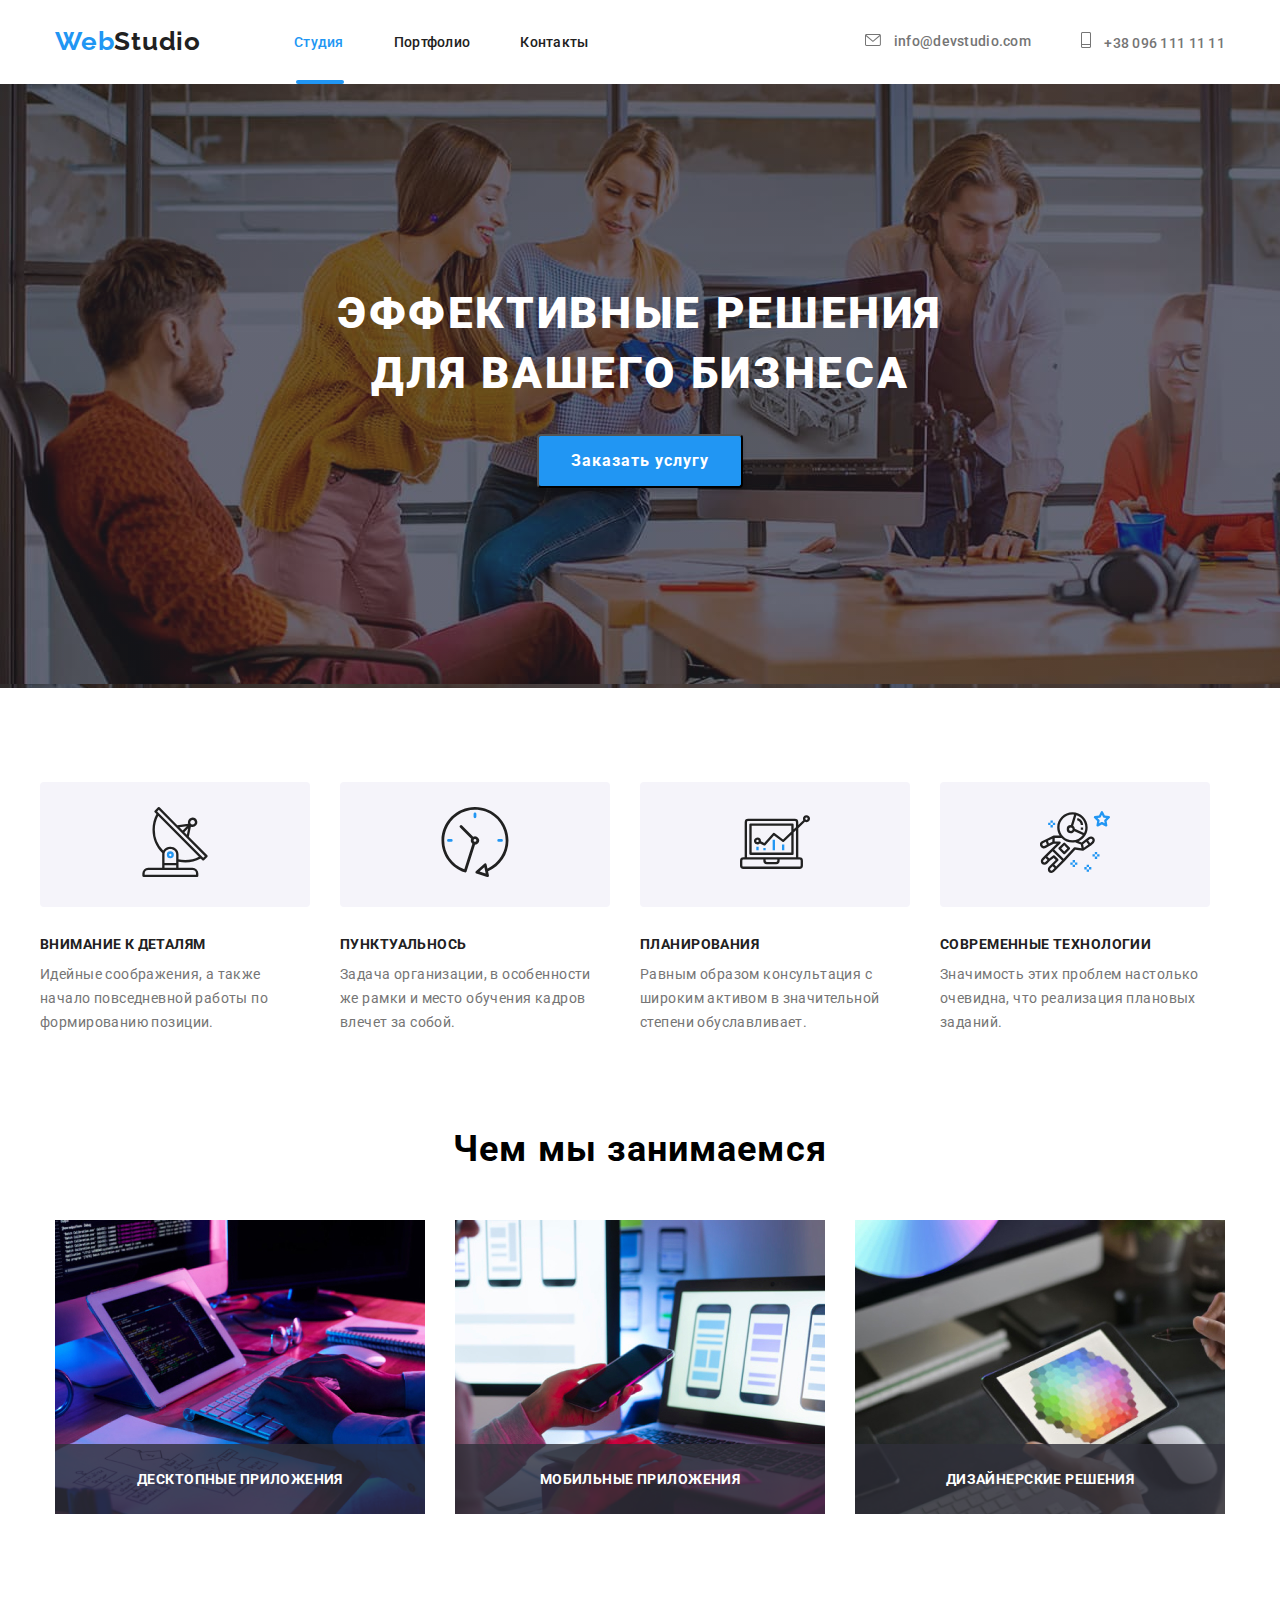
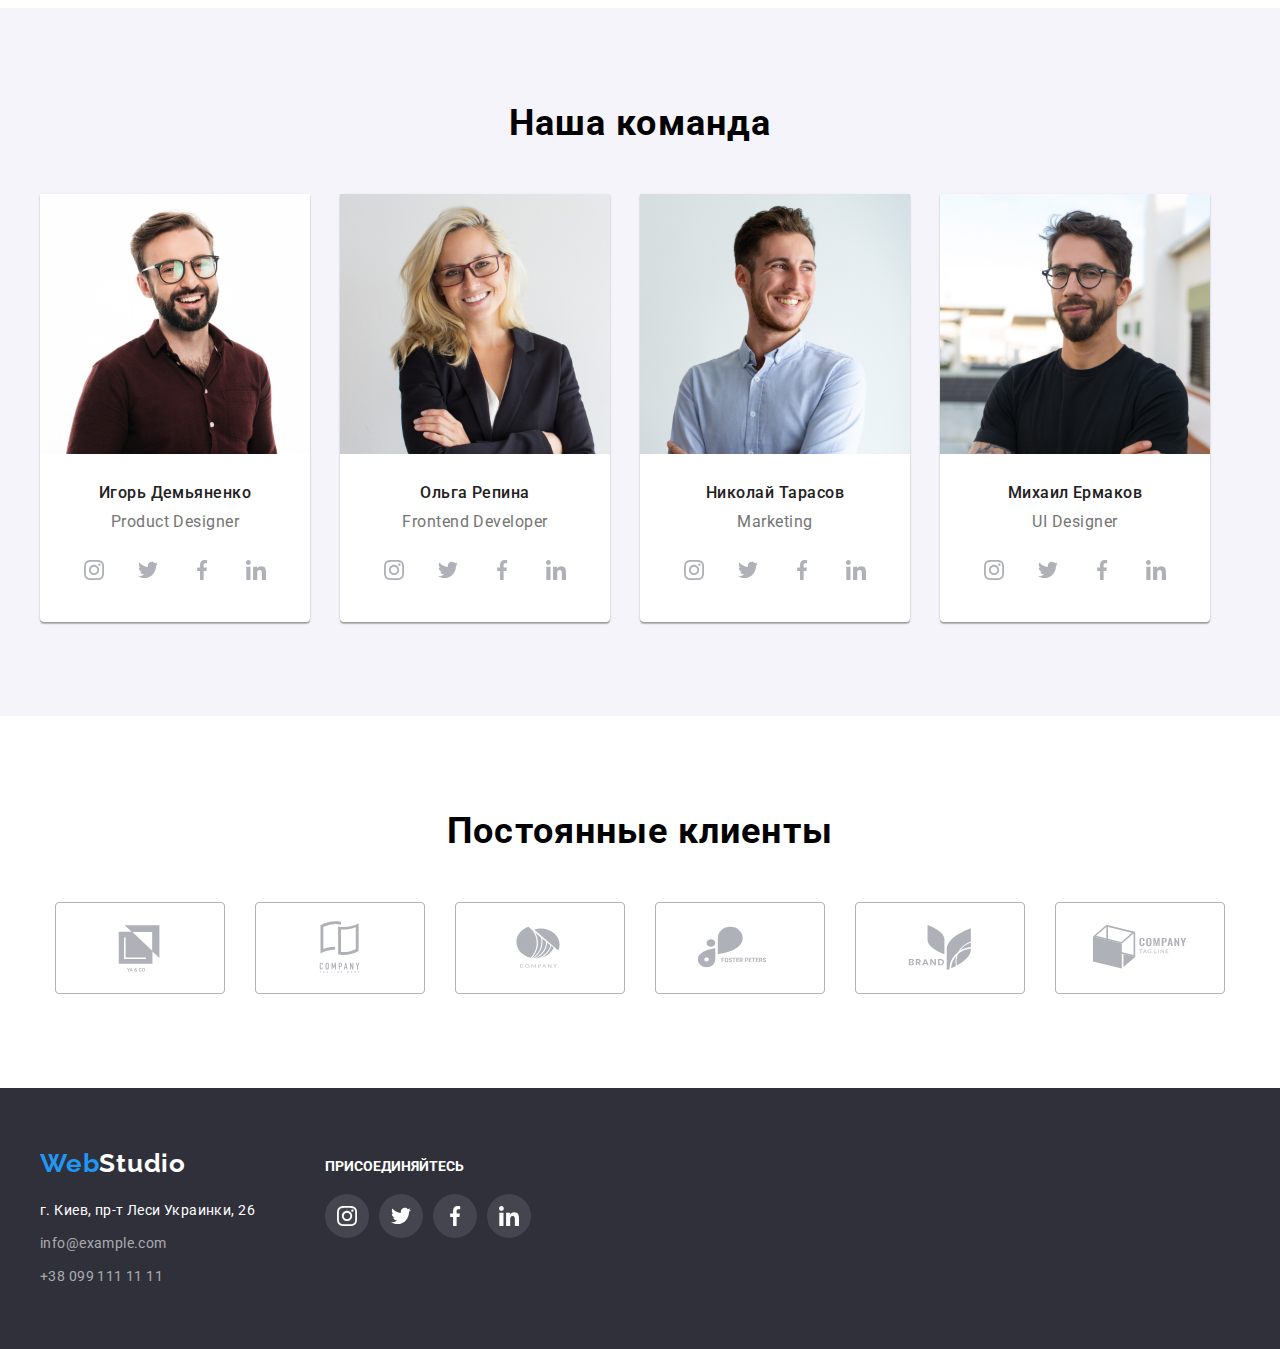
==== index.html @ 29e478b5 "1" ====
<!DOCTYPE html>
<html lang="ru">
<head>
    <meta charset="UTF-8">
    <meta http-equiv="X-UA-Compatible" content="IE=edge">
    <meta name="viewport" content="width=device-width, initial-scale=1.0">
    <title>homework-5</title>
    <link rel="preconnect" href="https://fonts.googleapis.com">
    <link rel="preconnect" href="https://fonts.gstatic.com" crossorigin>
    <link href="https://fonts.googleapis.com/css2?family=Raleway:wght@700&family=Roboto:wght@400;500;700;900&display=swap"
        rel="stylesheet">
    <link rel="stylesheet" href="https://cdnjs.cloudflare.com/ajax/libs/modern-normalize/1.0.0/modern-normalize.min.css" />
    <link rel="stylesheet" href="./styles.css">
   
</head>
<body>
    <!--Шапка сайта-->
        <header class="header">
            <div class="header-conteiner">
            
            
            <a href="./main.html" class="logo"><span class="logo-blue">Web</span><span class="logo-black">Studio</span></a>
            <nav class="nav-main-cont">
            <ul class="nav-main">
                
                <li class="link-header"> <a href="./main.html" class="studio">Студия</a></li>
                <li class="link-header"><a href="./portfolio/index.html">Портфолио</a></li>
                <li class="link-header"><a href="tel:+380961111111">Контакты</a></li>
            </ul>
    </nav>
    
    <div class="header-contacts-cont">
        <ul class="header-contacts">
          <li class="header-contacts-li">
               
                   
                <a href="mailto:info@devstudio.com"> <svg class="svg-mail">
                    <use href="./img/svg.svg#icon-mail"></use>
                </svg>
                 info@devstudio.com</a>
           
            </li>
            <li class="header-contacts-li">
                
                <a  href="tel:+380961111111">
                    <svg class="svg-phone">
                        <use href="./img/svg.svg#icon-phone"></use>
                    </svg>
                    +38 096 111 11 11</a>
            </li>
        </ul>
    
    </div>
    
    
    </div>
            
        </header>
        <main >
        <!--Секция 1-->
        <section class="hero-section">
           
           <div class="background-hero">
            <h1 class="hero-text-title">ЭФФЕКТИВНЫЕ РЕШЕНИЯ <br> ДЛЯ ВАШЕГО БИЗНЕСА</h1>
            <button   class="hero-button"data-modal-open type="button"><span class="hero-button-tekst" > Заказать услугу</span></button >
            </div>

        </section>
             <!-- модалка -->
             <div class="backdrop is-hidden"  data-modal>
                 <div class="modal" >
                     <button  data-modal-close class="button-close" type="button">
                      
                     </button  >
                 </div>
             </div >
        <!--Секция 2-->
        <section class="section-description">
            <div class="conteiner-description">
            <ul class="ul-section-description">
              
               <li class="li-section-description">
                   <div class="conteiner-svg-description"><svg class="svg-description">
                        <use href="./img/svg 2.svg#icon-antenna"></use>
                    </svg></div>
                    
                   <h3 class="text-title-description">ВНИМАНИЕ К ДЕТАЛЯМ</h3>
            <p class="description">Идейные соображения, а также начало повседневной работы по формированию позиции.</p>
               </li>
            
               <li class="li-section-description"> 
                    <div class="conteiner-svg-description"><svg class="svg-description">
                        <use href="./img/svg 2.svg#icon-clock"></use>
                    </svg></div>
                <h3 class="text-title-description">ПУНКТУАЛЬНОСЬ</h3>
             <p class="description">Задача организации, в особенности же рамки и место обучения кадров влечет за собой.</p>
                </li>
            
                <li class="li-section-description">
                    <div class="conteiner-svg-description">
                    <svg class="svg-description">
                        <use href="./img/svg 2.svg#icon-diagram"></use>
                    </svg></div>
                    <h3 class="text-title-description">ПЛАНИРОВАНИЯ</h3>
                    <p class="description">Равным образом консультация с широким активом в значительной степени обуславливает.</p>
                </li>
               
            
                <li class="li-section-description">
                    <div class="conteiner-svg-description"><svg class="svg-description">
                        <use href="./img/svg 2.svg#icon-Vector-4"></use>
                    </svg></div>
                    <h2 class="text-title-description">СОВРЕМЕННЫЕ ТЕХНОЛОГИИ</h2>
                    <p class="description">Значимость этих проблем настолько очевидна, что реализация плановых заданий.</p>
                </li></div>
            </ul>
            </div>
        </section>
        <!--Секция 3-->
        <section class="our-work-section" >
            <div class="conteiner-our-work-section">
            <h2 class="secondary-text-title">Чем мы занимаемся</h2>
            <ul class="ul-our-work-section">
                <li class="li-our-work-section">
                    <div class="box-work-section">
                    <img src="./img/img-2.jpg" width="370" height="294" alt="наши работы 1">
                <div class="conteiner-for-text"><p class="text-work-section">Десктопные приложения</p></div>
                </div>
                </li>
                <li class="li-our-work-section">
                    <div class="box-work-section">
                    <img src="./img/img.jpg" width="370" height="294"  alt="наши работы 2">
                <div class="conteiner-for-text">
                    <p class="text-work-section">Мобильные приложения</p></div>
                </div>
                </li>
                <li class="li-our-work-section">
                    <div class="box-work-section">
                    <img src="./img/img-3.jpg" width="370" height="294"  alt="наши работы 3">
                <div class="conteiner-for-text"><p class="text-work-section">Дизайнерские решения</p></div>
                </div>
                </li>
            </ul></div>
        </section>
        <!--Секция 4-->
        <section class="section-command">
            <div class="conteiner-section-command">
                <h2 class="secondary-text-title">Наша команда</h2>
                <ul class="ul-section-command">
                    <li class="li-section-command">
                        <img src="./img/img-4.jpg" width="270" height="260" alt="фото Игоря Демьяненко">
                        <h3 class="text-title">Игорь Демьяненко</h3>
                        <p class="position">Product Designer</p>
                        <ul class="ul-command-link">
                            <li class="li-command-link">
                                <a href="#" class="command-link">
                                    <svg class="command-svg">
                                        <use href="./img/svg.svg#icon-instagram"></use>
                                    </svg></a>
                            </li>
                            <li class="li-command-link">
                                <a href="#" class="command-link">
        
                                    <svg class="command-svg">
                                        <use href="./img/svg.svg#icon-twitter"></use>
                                    </svg></a>
                            </li>
                            <li class="li-command-link">
                                <a href="#" class="command-link">
                                    <svg class="command-svg">
                                        <use href="./img/svg.svg#icon-facebook"></use>
                                    </svg></a>
                            <li class="li-command-link">
                                <a href="#" class="command-link">
                                    <svg class="command-svg">
                                        <use href="./img/svg.svg#icon-linkedin"></use>
                                    </svg></a>
                            </li>
                        </ul>
                    </li>
                    <li class="li-section-command">
                        <img src="./img/img-5.jpg" width="270" height="260" alt="фото Ольги Репининой">
                        <h3 class="text-title">Ольга Репина</h3>
                        <p class="position">Frontend Developer</p>
                        <ul class="ul-command-link">
                            <li class="li-command-link">
                                <a href="#" class="command-link">
                                    <svg class="command-svg">
                                        <use href="./img/svg.svg#icon-instagram"></use>
                                    </svg></a>
                            </li>
                            <li class="li-command-link">
                                <a href="#" class="command-link">
        
                                    <svg class="command-svg">
                                        <use href="./img/svg.svg#icon-twitter"></use>
                                    </svg></a>
                            </li>
                            <li class="li-command-link">
                                <a href="#" class="command-link">
                                    <svg class="command-svg">
                                        <use href="./img/svg.svg#icon-facebook"></use>
                                    </svg></a>
                            </li>
                            <li class="li-command-link">
                                <a href="#" class="command-link">
                                    <svg class="command-svg">
                                        <use href="./img/svg.svg#icon-linkedin"></use>
                                    </svg></a>
                            </li>
                        </ul>
                    </li>
                    <li class="li-section-command">
                        <img src="./img/img-6.jpg" width="270" height="260" alt="фото Николая Тарасова">
                        <h3 class="text-title">Николай Тарасов</h3>
                        <p class="position">Marketing</p>
                        <ul class="ul-command-link">
                            <li class="li-command-link">
                                <a href="#" class="command-link">
                                    <svg class="command-svg">
                                        <use href="./img/svg.svg#icon-instagram"></use>
                                    </svg></a>
                            </li>
                            <li class="li-command-link">
                                <a href="#" class="command-link">
        
                                    <svg class="command-svg">
                                        <use href="./img/svg.svg#icon-twitter"></use>
                                    </svg></a>
                            </li>
                            <li class="li-command-link">
                                <a href="#" class="command-link">
                                    <svg class="command-svg">
                                        <use href="./img/svg.svg#icon-facebook"></use>
                                    </svg></a>
                            </li>
                            <li class="li-command-link">
                                <a href="#" class="command-link">
                                    <svg class="command-svg">
                                        <use href="./img/svg.svg#icon-linkedin"></use>
                                    </svg></a>
                            </li>
                        </ul>
                    </li>
                    <li class="li-section-command">
                        <img src="./img/img-7.jpg" width="270" height="260" alt="фото Михаила Ермакова">
                        <h3 class="text-title">Михаил Ермаков</h3>
                        <p class="position">UI Designer</p>
                        <ul class="ul-command-link">
                            <li class="li-command-link">
                                <a href="#" class="command-link">
                                    <svg class="command-svg">
                                        <use href="./img/svg.svg#icon-instagram"></use>
                                    </svg></a>
        
                            </li>
                            <li class="li-command-link">
                                <a href="#" class="command-link">
        
                                    <svg class="command-svg">
                                        <use href="./img/svg.svg#icon-twitter"></use>
                                    </svg></a>
                            </li>
                            <li class="li-command-link">
                                <a href="#" class="command-link">
                                    <svg class="command-svg">
                                        <use href="./img/svg.svg#icon-facebook"></use>
                                    </svg></a>
                            </li>
                            <li class="li-command-link">
                                <a href="#" class="command-link">
                                    <svg class="command-svg">
                                        <use href="./img/svg.svg#icon-linkedin"></use>
                                    </svg></a>
                            </li>
                        </ul>
                    </li>
                </ul>
            </div>
        </section>
        <!--Секция 5-->
        <section class="regular-cliets">
            <div class="conteiner-our-work-section">
                <h2 class="secondary-text-title">Постоянные клиенты</h2>
                <ul class="clients-ul">
                    <li class="clients-li">
                        <a href="#" class="clients-link">
                            <svg class="svg-clients">
                                <use href="./img/svg.svg#icon-Logo-6"></use>
                            </svg> </a>
                    </li>
        
                    <li class="clients-li">
                        <a href="#" class="clients-link">
                            <svg class="svg-clients">
                                <use href="./img/svg.svg#icon-Logo-2"></use>
                            </svg></a>
                    </li>
        
                    <li class="clients-li">
                        <a href="#" class="clients-link">
                            <svg class="svg-clients">
                                <use href="./img/svg.svg#icon-Logo-3"></use>
                            </svg></a>
                    </li>
        
                    <li class="clients-li">
                        <a href="#" class="clients-link">
                            <svg class="svg-clients">
                                <use href="./img/svg.svg#icon-Logo-1"></use>
                            </svg></a>
                    </li>
        
                    <li class="clients-li">
                        <a href="#" class="clients-link">
                            <svg class="svg-clients">
                                <use href="./img/svg.svg#icon-Logo-5"></use>
                            </svg></a>
                    </li>
        
                    <li class="clients-li">
                        <a href="#" class="clients-link">
                            <svg class="svg-clients">
                                <use href="./img/svg.svg#icon-Logo-4"></use>
                            </svg></a>
                    </li>
                </ul>
            </div>
        </section>
        </main>
<!--Подвал-->
<footer class="footer">
    <div class="conteiner-footer">
        <div class="adress-footer">
            <a href="http://127.0.0.1:5500/main.html" class="logo-footer"><span class="logo-blue">Web</span><span
                    class="logo-White">Studio</span></a>
            <address class="address">
                <div class="footer-adress">
                    <p class="actual-address">г. Киев, пр-т Леси Украинки, 26</p>
                </div>
                <div class="footer-mail"><a href="mailto:info@example.com" class="contacts">info@example.com</a></div>
                <div class="footer-phone"> <a href="tel:+380991111111" class="contacts">+38 099 111 11 11</a></div>
            </address>
        </div>
        <div class="link-footer">
            <h3 class="heading-footer">ПРИСОЕДИНЯЙТЕСЬ</h3>
            <ul class="footer-ul">
                <li class="footer-li">
                    <a href="#" class="footer-link">
                        <svg class="footer-svg">
                            <use href="./img/svg.svg#icon-instagram"></use>
                        </svg></a>

                </li>
                <li class="footer-li">
                    <a href="#" class="footer-link">

                        <svg class="footer-svg">
                            <use href="./img/svg.svg#icon-twitter"></use>
                        </svg></a>
                </li>
                <li class="footer-li">
                    <a href="#" class="footer-link">
                        <svg class="footer-svg">
                            <use href="./img/svg.svg#icon-facebook"></use>
                        </svg></a>
                </li>
                <li class="footer-li">
                    <a href="#" class="footer-link">
                        <svg class="footer-svg">
                            <use href="./img/svg.svg#icon-linkedin"></use>
                        </svg></a>
                </li>
            </ul>
        </div>
    </div>
</footer>
        

 <script src="./js/modal.js"></script> 
</body>
</html>
---- styles.css ----
:root {
  /* цвет текста */
  --primary-text-color: #757575;
  --title-text-color: #212121;
  --secondary-text-color: #ffffff;
  /* цвет фона */
  --primary-background: #e5e5e5;
  --sekondary-background: #2f303a;
  --additional-background: #f5f4fa;
}
*,
*::before,
*::after {
  box-sizing: border-box;
}
body {
  background: #ffffff;
  font-family: Roboto;
}
h1,
h2,
h3,
h4,
h5,
h6,
ul,
ol,
li,
p {
  margin: 0;
}
ul,
ol {
  padding: 0;
}

img {
  display: block;
  max-width: 100%;
  height: auto;
}

/* header */
.header {
  background: #ffffff;
}
.header-conteiner {
  display: flex;
  align-items: center;
  width: 1200px;
  padding-left: 15px;
  padding-right: 15px;
  margin-top: 0px;
  margin-bottom: 0px;
  margin-left: auto;
  margin-right: auto;
}

.nav-main {
  display: flex;
}

.header-contacts {
  display: flex;
}
.header-contacts-cont {
  margin-left: auto;
}

/* Логотип */
.logo {
  font-family: Raleway;
  font-style: normal;
  font-weight: bold;
  font-size: 26px;
  line-height: 1.19;
  text-decoration: none;
  letter-spacing: 0.03em;
}

.header-conteiner .logo {
  padding-top: 24px;
  padding-bottom: 25px;
}
.logo-blue {
  color: #2196f3;
}
.logo-black {
  color: #212121;
}
/* Навигация */
.header ul {
  list-style: none;
}
.header li a {
  text-decoration: none;
  font-family: Roboto;
  font-style: normal;
  font-weight: 500;
  font-size: 14px;
  line-height: 1.14;
  letter-spacing: 0.02em;
  color: #212121;
  transition-property: color, transform;
  transition-duration: 250ms;
  transition-timing-function: cubic-bezier(0.4, 0, 0.2, 1);
}

.link-header + .link-header {
  margin-left: 50px;
}
.link-header {
  margin-left: 93px;
}
.link-header a {
  padding-top: 32px;
  padding-bottom: 32px;
}

.header-contacts {
  padding-top: 32px;
  padding-bottom: 32px;
}

.header-contacts-li + .header-contacts-li {
  margin-left: 50px;
}

.header-contacts :hover {
  color: #2196f3;
}
.header-contacts :focus {
  color: #2196f3;
}

.svg-mail {
  width: 16px;
  height: 12px;
  margin-right: 10px;
  fill: currentColor;
}

.svg-phone {
  width: 10px;
  height: 16px;
  margin-right: 10px;
  fill: currentColor;
}

.header-contacts li a {
  color: #757575;
}
.svg-phone :hover {
  fill: #2196f3;
}

.svg-phone :focus {
  fill: #2196f3;
}

.nav-main :hover {
  color: #2196f3;
}

.nav-main :focus {
  color: #2196f3;
}

.header .studio {
  color: #2196f3;
}
/* underline */
.studio{
  position: relative;
}

.studio::after {
  content:"";
  position: absolute;
  right: 0%;
  bottom: -2px;
 
 width: 48px;
 height: 4px;
 border-radius: 2px;
 background-color:#2196f3 ;
}

/* Секция герой */
.hero-section {
  background: var(--sekondary-background);
  padding-top: 200px;
  padding-bottom: 200px;
  text-align: center;
  background-image: linear-gradient(
      to right,
      rgba(47, 48, 58, 0.4),
      rgba(47, 48, 58, 0.4)
    ),
    url(./img/maine.jpg);

  max-width: 1600px;
  min-height: 600px;
  margin-left: auto;
  margin-right: auto;
}

.hero-text-title {
  font-family: Roboto;
  font-style: normal;
  font-weight: 900;
  font-size: 44px;
  line-height: 1.36;
  text-align: center;
  letter-spacing: 0.06em;
  color: #ffffff;
  margin-left: auto;
  margin-right: auto;
  width: 696px;
  height: 120px;
}
.hero-button {
  margin-top: 30px;
  padding-top: 10px;
  padding-bottom: 10px;
  padding-left: 32px;
  padding-right: 32px;

  background: #2196f3;
  box-shadow: 0px 4px 4px rgba(0, 0, 0, 0.15);
  border-radius: 4px;
}

.hero-button-tekst {
  font-family: Roboto;
  font-style: normal;
  font-weight: bold;
  font-size: 16px;
  line-height: 1.87;
  letter-spacing: 0.06em;
  color: #ffffff;
}

/* модалка */
.backdrop {
  position: fixed;
  top: 0;
  left: 0;
  width: 100%;
  height: 100%;
  background: rgba(0, 0, 0, 0.2);
  
}
.backdrop.is-hidden {
  
  opacity: 0%;
  visibility: hidden;
  pointer-events: none;
}
.modal {
  position: absolute;
  
  top: 50%;
  left: 50%;
  transform: translate(-50%, -50%);
  width: 528px;
  height: 581px;
  padding: 15px;
 background-color: #ffffff;
}


.button-close{
  position: absolute;
  top: 8px;
  right: 8px;
  width: 30px;
  height: 30px;
  border-radius: 50%;
  
  background: #FFFFFF;
  border: 1px solid rgba(0, 0, 0, 0.1);
  box-sizing: border-box;
  padding: 15px;
background-image: url(./img/x.svg);
fill: black;

background-repeat: no-repeat;
background-position: 50% 50%;
background-size: 11px 11px;
}

 


/* секция 2 */
.section-description {
  padding-top: 94px;
  padding-bottom: 94px;

  background: #ffffff;
}
.conteiner-description {
  width: 1200px;
  margin-left: auto;
  margin-right: auto;
}

.section-description ul {
  list-style: none;
}

.ul-section-description {
  display: flex;
}

.li-section-description {
  width: 270px;
  margin-right: 30px;
}

.ul-section-description :nth-child(4) {
  margin-right: 0px;
}

.conteiner-svg-description {
  padding-top: 25px;
  padding-bottom: 25px;
  padding-left: 100px;
  padding-right: 100px;
  background: #f5f4fa;
  border-radius: 4px;
  margin-bottom: 30px;
}
.svg-description {
  width: 70px;
  height: 70px;
}

.text-title-description {
  font-family: Roboto;
  font-style: normal;
  font-weight: bold;
  font-size: 14px;
  line-height: 1.14;
  letter-spacing: 0.03em;
  color: #212121;
  margin-bottom: 10px;
}

.description {
  font-style: normal;
  font-weight: normal;
  font-size: 14px;
  line-height: 1.71;
  letter-spacing: 0.03em;
  color: #757575;
}

/* секция 3 */
.our-work-section {
  background: #ffffff;
  padding-bottom: 94px;
}
.conteiner-our-work-section {
  width: 1200px;
  padding-left: 15px;
  padding-right: 15px;
  margin-left: auto;
  margin-right: auto;
}
.our-work-section ul {
  list-style: none;
}
.ul-our-work-section {
  display: flex;
}

.li-our-work-section {
  margin-right: 30px;
}
.ul-our-work-section :nth-child(3) {
  margin-right: 0px;
}
     /* линия с текстом  */
     .box-work-section{
      position: relative;
     }
     .conteiner-for-text{
      position: absolute;
      left: 0%;
      right: 0%;
      bottom: 0%;
      background: rgba(47, 48, 58, 0.8);
      padding-top: 27px;
      padding-bottom: 27px;
     }


     .text-work-section{
      font-family: Roboto;
       font-style: normal;
       font-weight: bold;
       font-size: 14px;
       line-height: 16px;
       text-align: center; 
       letter-spacing: 0.03em;
       text-transform: uppercase;
       color: #FFFFFF;}

/* секция 4 */
.section-command {
  padding-top: 94px;
  padding-bottom: 94px;
}
.conteiner-section-command {
  width: 1200px;
  margin-left: auto;
  margin-right: auto;
}

.ul-section-command {
  display: flex;
}

.li-section-command {
  width: 270px;
  padding-bottom: 30px;

  margin-right: 30px;
  background: #ffffff;
  box-shadow: 0px 1px 3px rgba(0, 0, 0, 0.12), 0px 1px 1px rgba(0, 0, 0, 0.14),
    0px 2px 1px rgba(0, 0, 0, 0.2);
  border-radius: 0px 0px 4px 4px;
}

.ul-section-command :nth-child(4) {
  margin-right: 0px;
}

.text-title {
  font-family: Roboto;
  font-style: normal;
  font-weight: 500;
  font-size: 16px;
  line-height: 1.18;
  letter-spacing: 0.03em;
  color: #212121;
  margin-top: 30px;
  text-align: center;
}
.position {
  font-family: Roboto;
  font-style: normal;
  font-weight: normal;
  font-size: 16px;
  line-height: 1.18;
  letter-spacing: 0.03em;
  color: #757575;
  margin-top: 10px;
  text-align: center;
}
.secondary-text-title {
  font-family: Roboto;
  font-style: normal;
  font-weight: bold;
  font-size: 36px;
  line-height: 42px;
  letter-spacing: 0.03em;
  text-align: center;
  margin-left: auto;
  margin-right: auto;
  margin-bottom: 50px;
}
.section-command ul {
  list-style: none;
}
.section-command {
  background: var(--additional-background);
}
.ul-command-link {
  display: flex;
  list-style: none;
  justify-content: center;
  margin-top: 16px;
}

.li-command-link + .li-command-link {
  margin-left: 10px;
}

.command-link {
  display: flex;
  align-items: center;
  justify-content: center;
  width: 44px;
  height: 44px;
  background: #ffffff;
  color: #afb1b8;
  box-sizing: border-box;
  border-radius: 50%;
  border: 1px;
  transition-property: backgroud, transform;
  transition-duration: 250ms;
  transition-timing-function: cubic-bezier(0.4, 0, 0.2, 1);
  transition-property: color, transform;
  transition-duration: 250ms;
  transition-timing-function: cubic-bezier(0.4, 0, 0.2, 1);
}
.command-link:hover {
  background: #2196f3;
  color: #ffffff;
}
.command-link:focus {
  background: #2196f3;
  color: #ffffff;
}

.command-svg {
  width: 20px;
  height: 20px;
  fill: currentColor;
}

/* секция 5 */

.clients-ul {
  display: flex;
  list-style: none;
}
.regular-cliets > .conteiner-our-work-section {
  padding-top: 94px;
  padding-bottom: 94px;
}

.clients-li + .clients-li {
  margin-left: 30px;
}
.clients-link {
  display: flex;
  align-items: center;
  justify-content: center;
  width: 170px;
  height: 92px;
  border: 1px solid currentColor;
  box-sizing: border-box;
  border-radius: 4px;
  color: #afb1b8;
  background-color: #ffffff;
  transition-property: color, transform;
  transition-duration: 250ms;
  transition-timing-function: cubic-bezier(0.4, 0, 0.2, 1);
}

.svg-clients {
  width: 106px;
  height: 60px;
  fill: currentColor;
}

.clients-link:hover {
  color: #2196f3;
}
.clients-link:focus {
  color: #2196f3;
}

/* подвал */
.footer {
  background: var(--sekondary-background);
}
.conteiner-footer {
  width: 1200px;
  margin-left: auto;
  margin-right: auto;
  display: flex;
}
.adress-footer {
  padding-top: 60px;
  padding-bottom: 60px;
}
.logo-footer {
  text-decoration: none;
  font-family: Raleway;
  font-style: normal;
  font-weight: bold;
  font-size: 26px;
  line-height: 31px;
  display: block;
  letter-spacing: 0.03em;
  margin-bottom: 20px;
}
.logo-White {
  color: #ffffff;
}
.address {
  font-family: Roboto;
  font-style: normal;
  font-weight: normal;
  font-size: 14px;
  line-height: 1.71;
  margin-bottom: 9px;
  letter-spacing: 0.03em;
  display: inline;
}

.actual-address {
  display: inline;
  color: #ffffff;

  margin-bottom: 9px;
}
.contacts {
  display: inline;
  text-decoration: none;
  color: rgba(255, 255, 255, 0.6);
}

.link-footer {
  margin-left: 70px;
  padding-top: 70px;
  padding-bottom: 97px;
}

.footer-ul {
  display: flex;
  list-style: none;
}
.heading-footer {
  font-family: Roboto;
  font-style: normal;
  font-weight: bold;
  font-size: 14px;
  line-height: 16px;
  color: #ffffff;
  margin-bottom: 20px;
}

.footer-link {
  display: flex;
  align-items: center;
  justify-content: center;
  width: 44px;
  height: 44px;

  border-radius: 50%;
  border: 0px;
  background: rgba(255, 255, 255, 0.1);
  color: #ffffff;
  transition-property: background-color, transform;
  transition-duration: 250ms;
  transition-timing-function: cubic-bezier(0.4, 0, 0.2, 1);
}
.footer-adress {
  margin-bottom: 9px;
}
.footer-mail {
  margin-bottom: 9px;
}

.footer-li + .footer-li {
  margin-left: 10px;
}
.footer-svg {
  width: 20px;
  height: 20px;
  fill: currentColor;
}
.footer-link:hover {
  background-color: #2196f3;
}
.footer-link:focus {
  background-color: #2196f3;
}
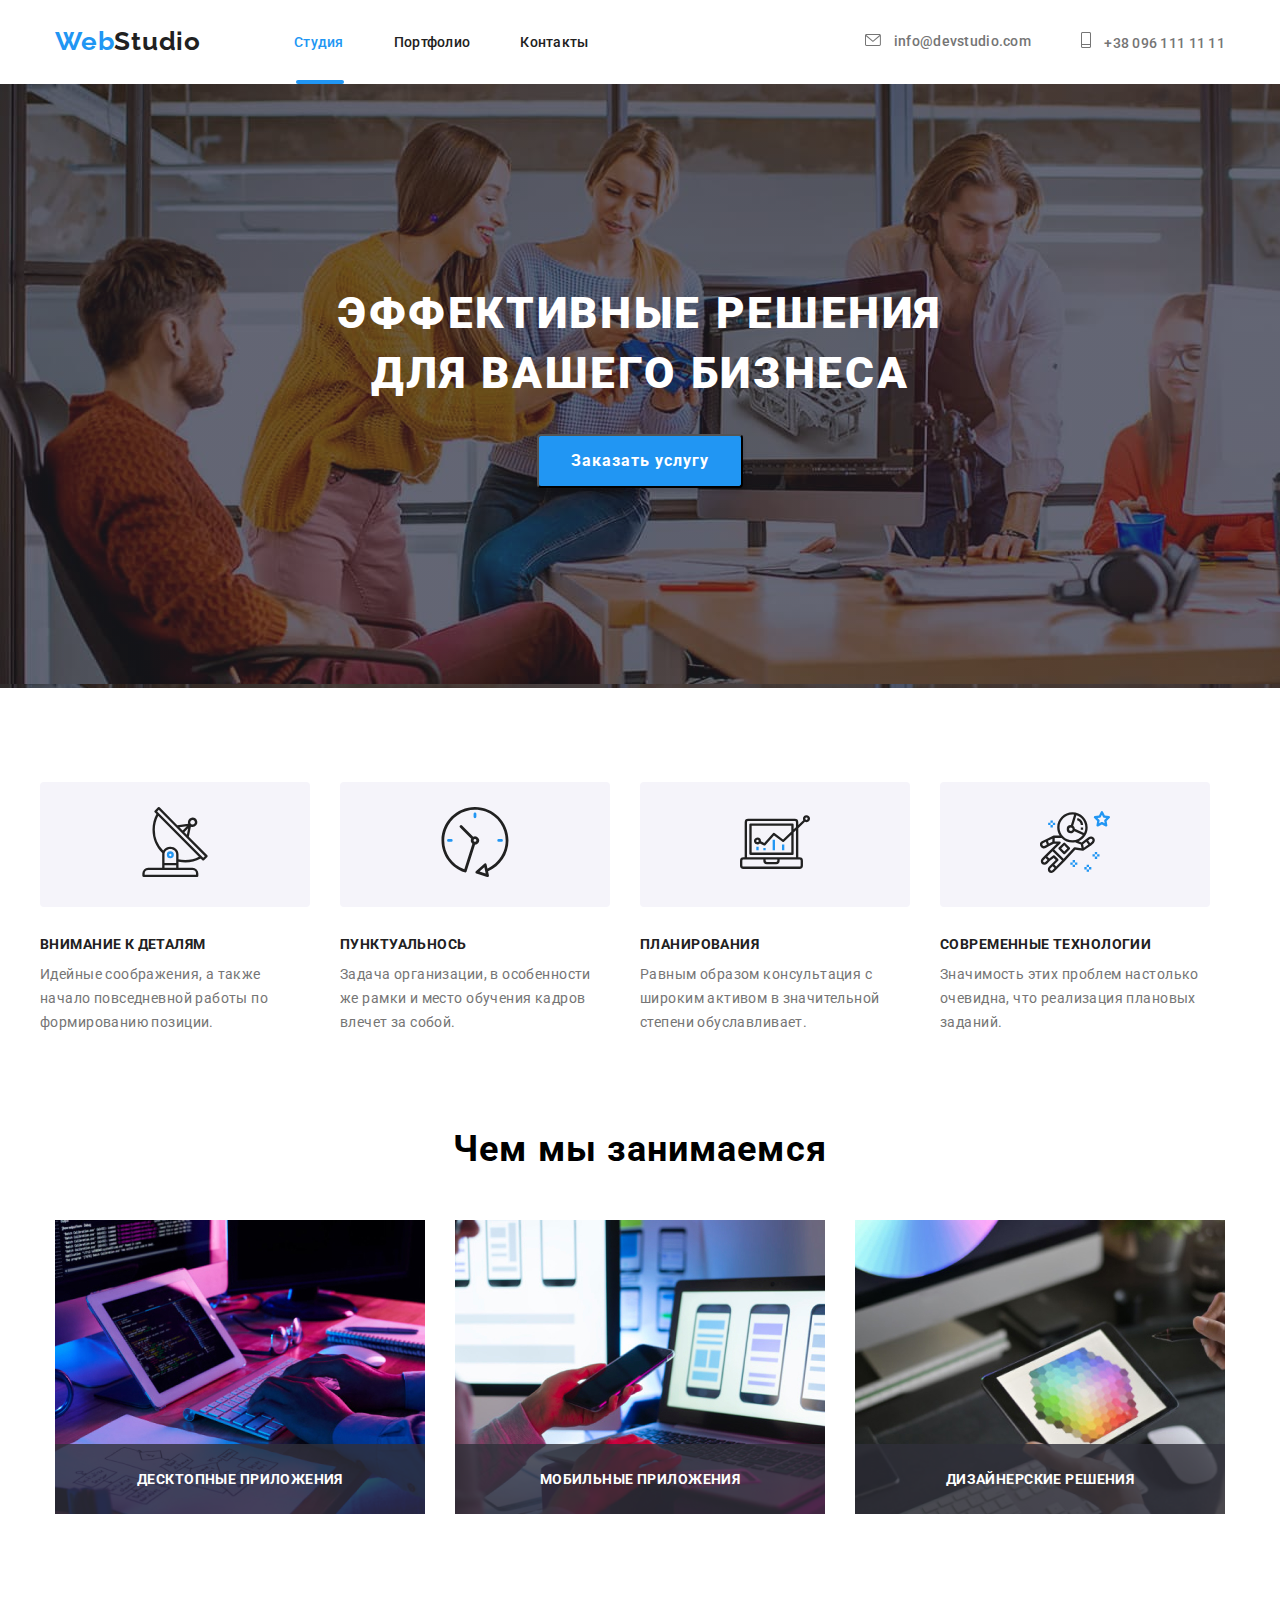
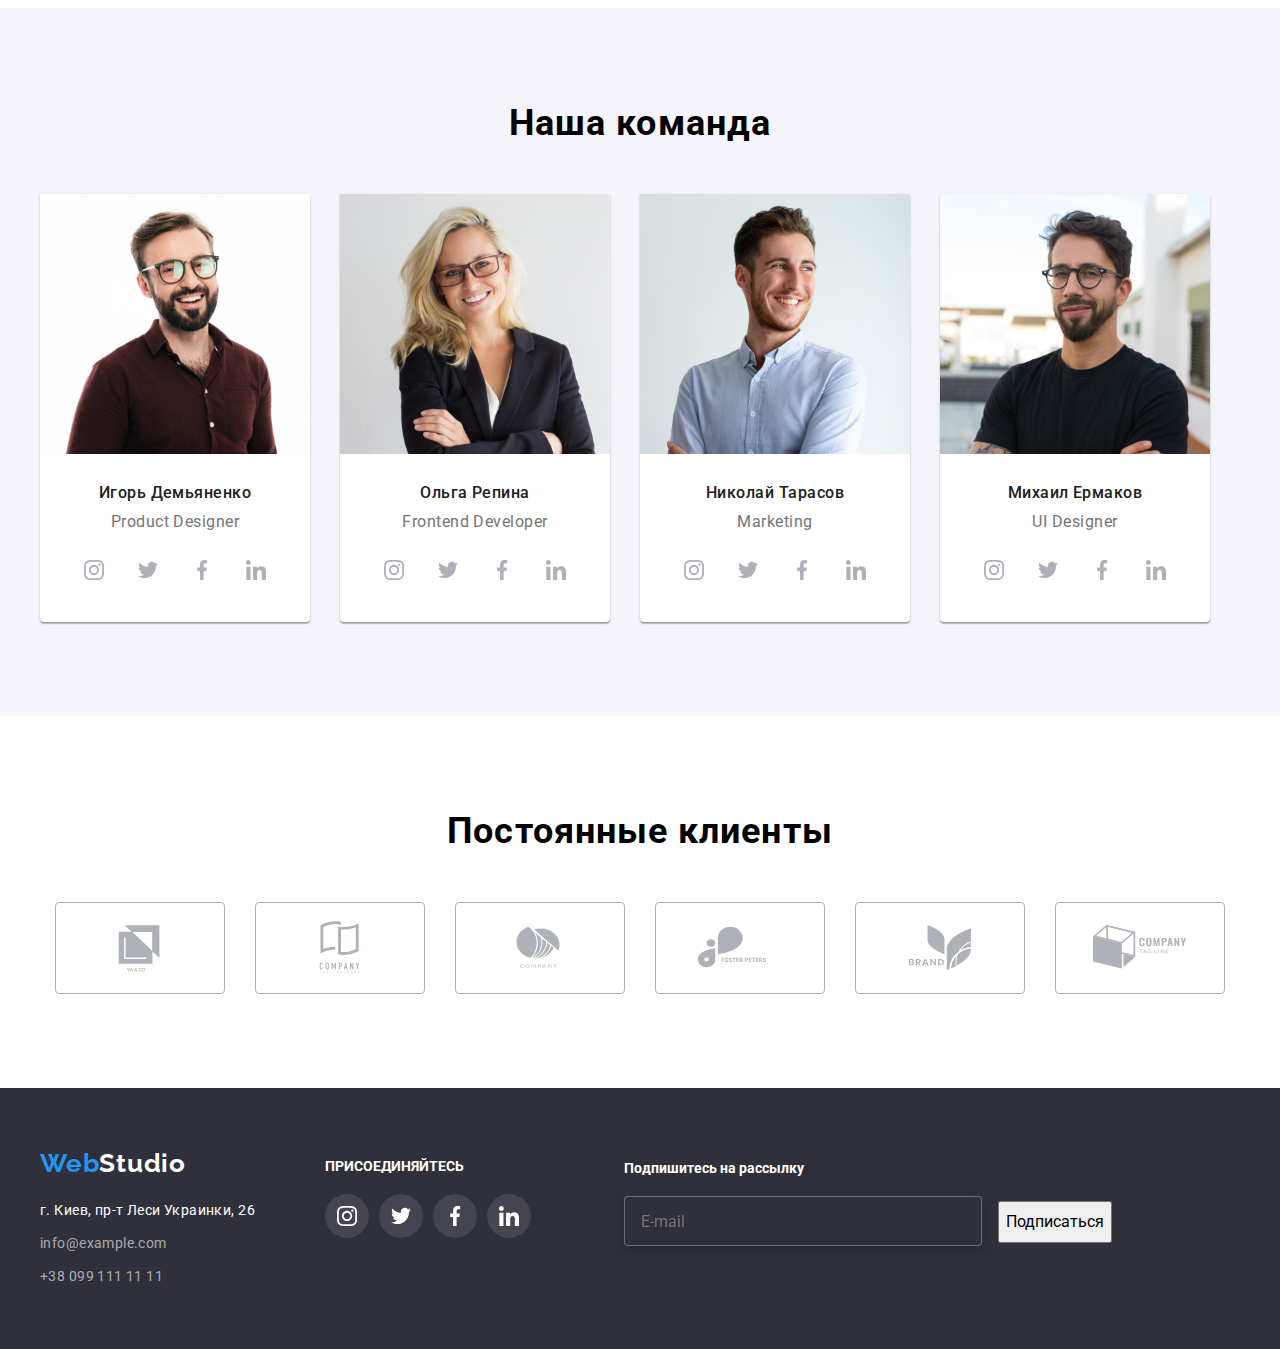
==== commit efae5e28: "2" ====
--- a/index.html
+++ b/index.html
@@ -69,10 +69,35 @@
              <!-- модалка -->
              <div class="backdrop is-hidden"  data-modal>
                  <div class="modal" >
-                     <button  data-modal-close class="button-close" type="button">
-                      
-                     </button  >
-                 </div>
+                     <button  data-modal-close class="button-close" type="button"></button  >
+                
+                       
+                            <h3 class="text-title-form">Оставьте свои данные, мы вам перезвоним</h3>
+                            <form class="form">
+                            <div class="box-form">
+                                <label class="" for="neme">Имя</label>
+                                <input type="text" name="name" id="name">
+                            </div>
+                            <div class="box-form">
+                                <label for="tel">Телефон</label>
+                                <input type="tel" name="tel" id="tel"> 
+                            </div>
+                            <div class="box-form">
+                                <label for="mail">Почта</label>
+                                <input type="email" name="mail" id="mail">
+                            </div>
+                            <div class="box-form">
+                                <label for="coment">Коментарий</label>
+                                <textarea name="coment" id="coment" cols="30" rows="10" placeholder="Введите текст"></textarea>
+                            </div>
+                            <div class="box-form">
+                                <input type="checkbox" name="mark" id="mark">
+                                <label for="mark">Соглашаюсь с рассылкой и принимаю Условия договора</label>
+                                
+                            </div>
+                            <button type="submit">Отправить</button>
+                        </form>
+                    </div>
              </div >
         <!--Секция 2-->
         <section class="section-description">
@@ -373,6 +398,15 @@
                 </li>
             </ul>
         </div>
+        <div class="conteiner-footer-form">
+            <h3 class="heading-footer">Подпишитесь на рассылку</h3>
+            <form class="footer-form">
+              <label for="mail"></label>
+                <input type="email" name="mail" id="mail" placeholder="E-mail"/>
+                <button type="submit">Подписаться</button>
+            </form>
+
+        </div>
     </div>
 </footer>
         
--- a/styles.css
+++ b/styles.css
@@ -170,20 +170,20 @@
   color: #2196f3;
 }
 /* underline */
-.studio{
+.studio {
   position: relative;
 }
 
 .studio::after {
-  content:"";
+  content: "";
   position: absolute;
   right: 0%;
   bottom: -2px;
- 
- width: 48px;
- height: 4px;
- border-radius: 2px;
- background-color:#2196f3 ;
+
+  width: 48px;
+  height: 4px;
+  border-radius: 2px;
+  background-color: #2196f3;
 }
 
 /* Секция герой */
@@ -249,49 +249,92 @@
   width: 100%;
   height: 100%;
   background: rgba(0, 0, 0, 0.2);
-  
 }
 .backdrop.is-hidden {
-  
   opacity: 0%;
   visibility: hidden;
   pointer-events: none;
 }
 .modal {
   position: absolute;
-  
+
   top: 50%;
   left: 50%;
   transform: translate(-50%, -50%);
   width: 528px;
   height: 581px;
-  padding: 15px;
- background-color: #ffffff;
-}
-
-
-.button-close{
+  padding: 40px;
+  background-color: #ffffff;
+}
+
+.button-close {
   position: absolute;
   top: 8px;
   right: 8px;
   width: 30px;
   height: 30px;
   border-radius: 50%;
-  
-  background: #FFFFFF;
+
+  background: #ffffff;
   border: 1px solid rgba(0, 0, 0, 0.1);
   box-sizing: border-box;
   padding: 15px;
-background-image: url(./img/x.svg);
-fill: black;
-
-background-repeat: no-repeat;
-background-position: 50% 50%;
-background-size: 11px 11px;
-}
-
- 
-
+  background-image: url(./img/x.svg);
+  fill: black;
+
+  background-repeat: no-repeat;
+  background-position: 50% 50%;
+  background-size: 11px 11px;
+}
+/*  Форма */
+.box-form {
+  display: flex;
+  flex-direction: column;
+}
+.box-form label {
+  margin-top: 12px;
+  font-family: Roboto;
+  font-style: normal;
+  font-weight: normal;
+  font-size: 12px;
+  line-height: 14px;
+  letter-spacing: 0.01em;
+
+  color: #757575;
+}
+.box-form ::placeholder {
+  font-family: Roboto;
+  font-style: normal;
+  font-weight: normal;
+  font-size: 14px;
+  line-height: 16px;
+  letter-spacing: 0.01em;
+  color: rgba(117, 117, 117, 0.5);
+}
+.form button {
+  display: flex;
+  align-items: center;
+  text-align: center;
+  padding-top: 10px;
+  padding-bottom: 10px;
+  padding-left: 56px;
+  padding-right: 55px;
+
+  background: #2196f3;
+  box-shadow: 0px 4px 4px rgba(0, 0, 0, 0.15);
+  border-radius: 4px;
+  font-family: Roboto;
+  font-style: normal;
+  font-weight: bold;
+  font-size: 16px;
+  line-height: 30px;
+  letter-spacing: 0.06em;
+  color: #ffffff;
+  border: 0px;
+  margin-top: 30px;
+  margin-left: auto;
+  margin-right: auto;
+}
 
 /* секция 2 */
 .section-description {
@@ -382,31 +425,31 @@
 .ul-our-work-section :nth-child(3) {
   margin-right: 0px;
 }
-     /* линия с текстом  */
-     .box-work-section{
-      position: relative;
-     }
-     .conteiner-for-text{
-      position: absolute;
-      left: 0%;
-      right: 0%;
-      bottom: 0%;
-      background: rgba(47, 48, 58, 0.8);
-      padding-top: 27px;
-      padding-bottom: 27px;
-     }
-
-
-     .text-work-section{
-      font-family: Roboto;
-       font-style: normal;
-       font-weight: bold;
-       font-size: 14px;
-       line-height: 16px;
-       text-align: center; 
-       letter-spacing: 0.03em;
-       text-transform: uppercase;
-       color: #FFFFFF;}
+/* линия с текстом  */
+.box-work-section {
+  position: relative;
+}
+.conteiner-for-text {
+  position: absolute;
+  left: 0%;
+  right: 0%;
+  bottom: 0%;
+  background: rgba(47, 48, 58, 0.8);
+  padding-top: 27px;
+  padding-bottom: 27px;
+}
+
+.text-work-section {
+  font-family: Roboto;
+  font-style: normal;
+  font-weight: bold;
+  font-size: 14px;
+  line-height: 16px;
+  text-align: center;
+  letter-spacing: 0.03em;
+  text-transform: uppercase;
+  color: #ffffff;
+}
 
 /* секция 4 */
 .section-command {
@@ -672,3 +715,28 @@
 .footer-link:focus {
   background-color: #2196f3;
 }
+
+.conteiner-footer-form {
+  margin-left: 93px;
+  padding-top: 72px;
+  padding-bottom: 94px;
+}
+
+.footer-form input {
+  width: 358px;
+  height: 50px;
+  background: #2f303a;
+  border: 1px solid rgba(255, 255, 255, 0.3);
+  box-sizing: border-box;
+  filter: drop-shadow(0px 4px 4px rgba(0, 0, 0, 0.15));
+  border-radius: 4px;
+  padding-left: 16px;
+  padding-top: 15px;
+  padding-bottom: 15px;
+}
+.footer-form button {
+  margin-left: 12px;
+  padding-top: 10px;
+  padding-bottom: 10px;
+  align-items: center;
+}
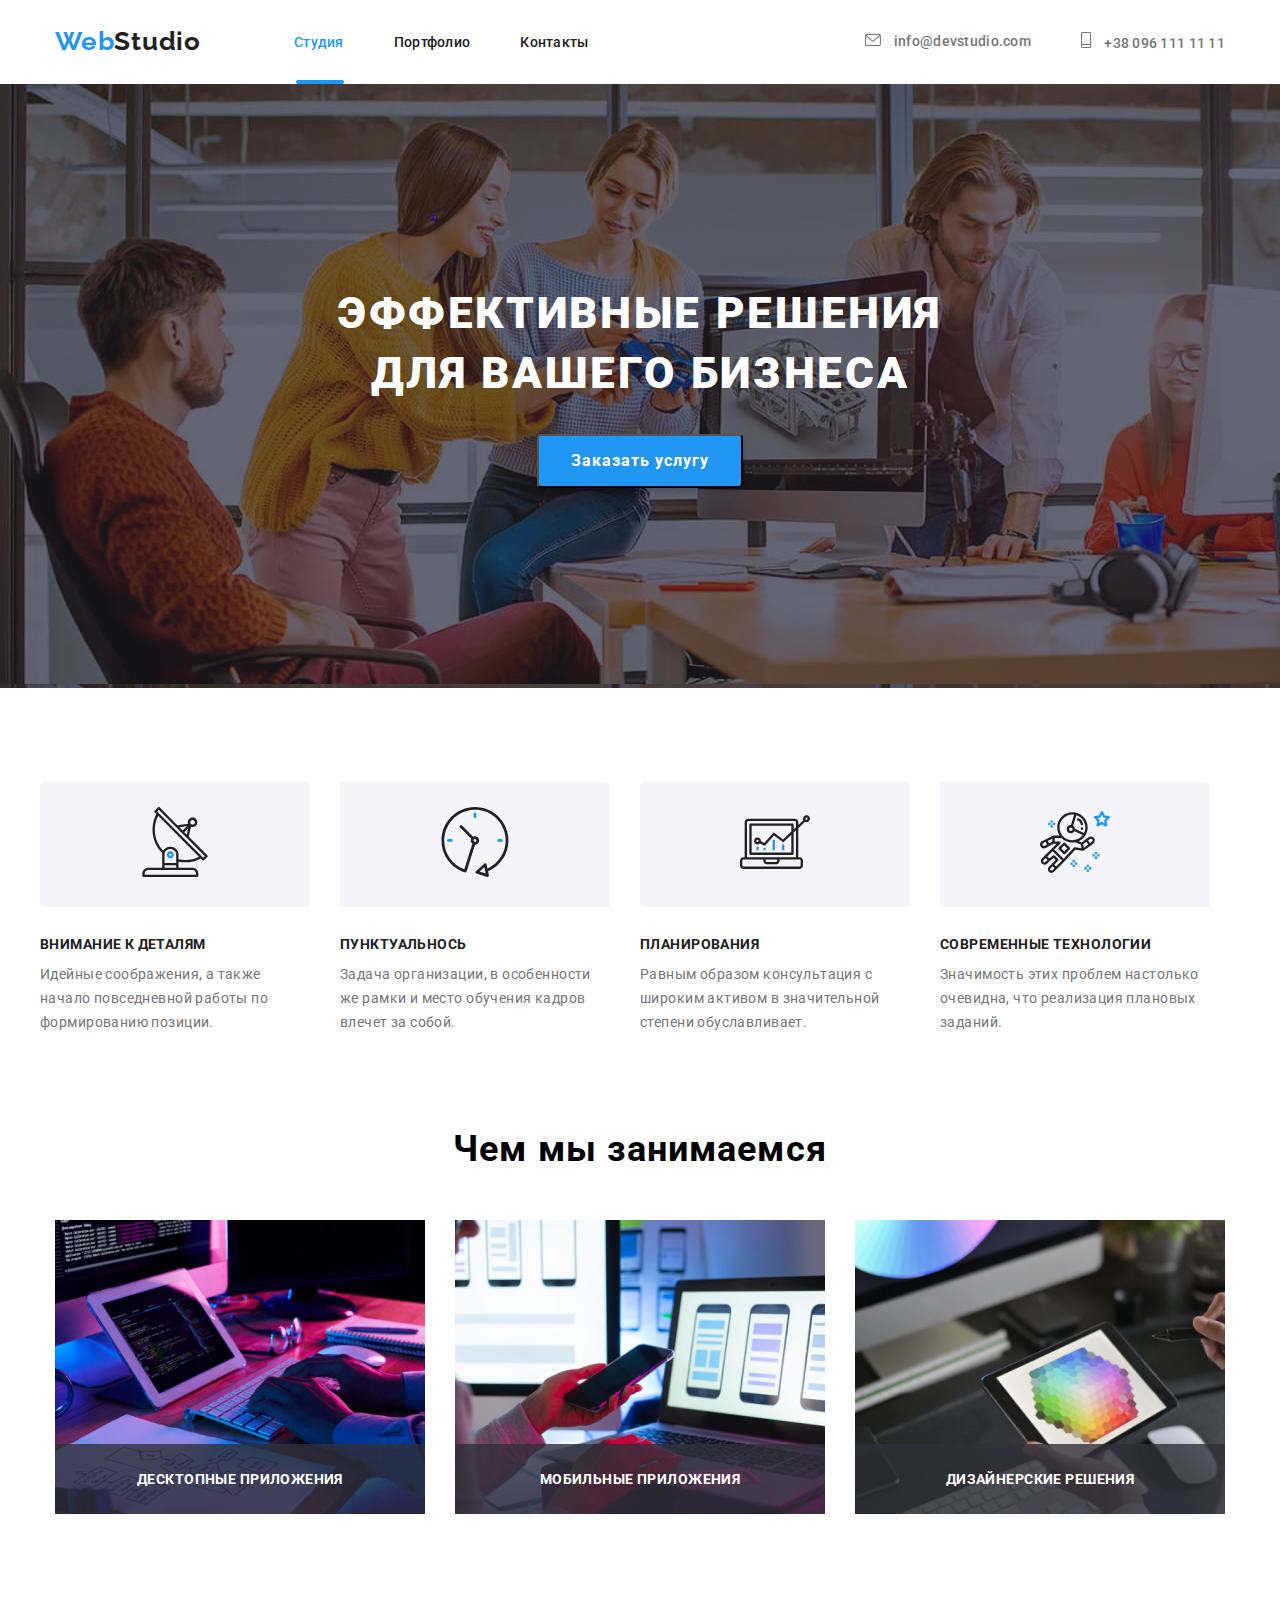
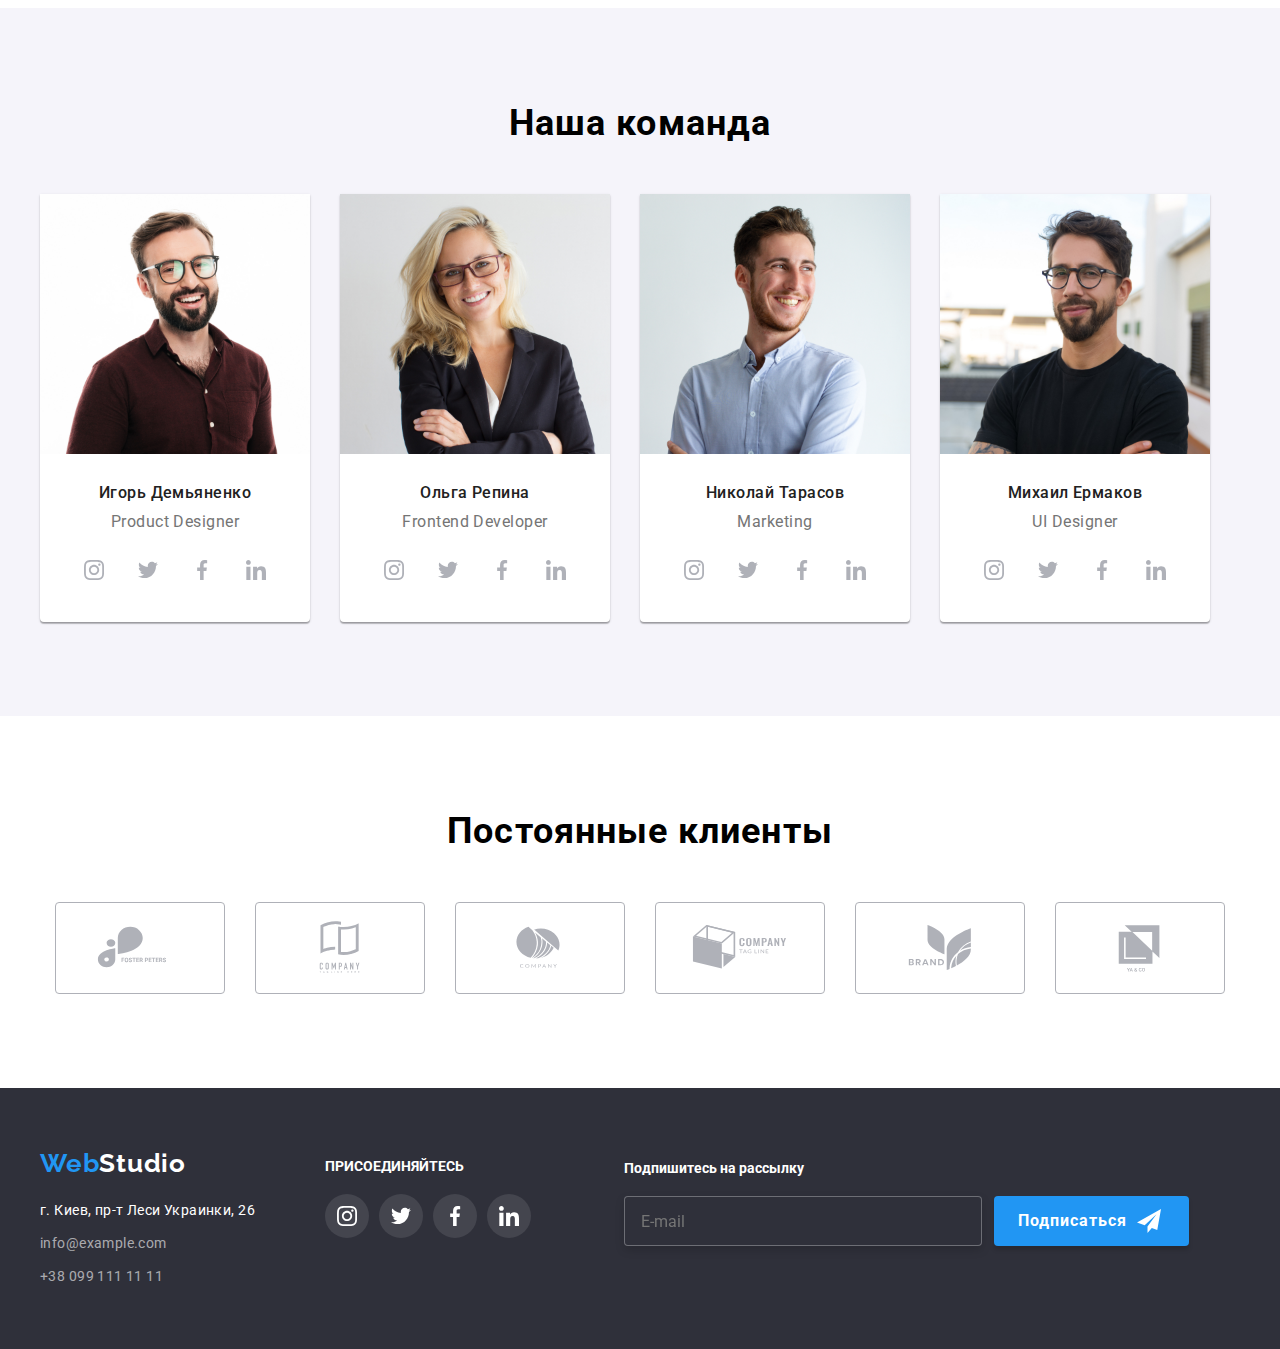
==== commit 6352c4cb: "3" ====
--- a/index.html
+++ b/index.html
@@ -4,7 +4,7 @@
     <meta charset="UTF-8">
     <meta http-equiv="X-UA-Compatible" content="IE=edge">
     <meta name="viewport" content="width=device-width, initial-scale=1.0">
-    <title>homework-5</title>
+    <title>homework-6</title>
     <link rel="preconnect" href="https://fonts.googleapis.com">
     <link rel="preconnect" href="https://fonts.gstatic.com" crossorigin>
     <link href="https://fonts.googleapis.com/css2?family=Raleway:wght@700&family=Roboto:wght@400;500;700;900&display=swap"
@@ -35,7 +35,7 @@
                
                    
                 <a href="mailto:info@devstudio.com"> <svg class="svg-mail">
-                    <use href="./img/svg.svg#icon-mail"></use>
+                    <use href="./img/new.svg#icon-mail"></use>
                 </svg>
                  info@devstudio.com</a>
            
@@ -44,7 +44,7 @@
                 
                 <a  href="tel:+380961111111">
                     <svg class="svg-phone">
-                        <use href="./img/svg.svg#icon-phone"></use>
+                        <use href="./img/new.svg#icon-phone"></use>
                     </svg>
                     +38 096 111 11 11</a>
             </li>
@@ -66,39 +66,7 @@
             </div>
 
         </section>
-             <!-- модалка -->
-             <div class="backdrop is-hidden"  data-modal>
-                 <div class="modal" >
-                     <button  data-modal-close class="button-close" type="button"></button  >
-                
-                       
-                            <h3 class="text-title-form">Оставьте свои данные, мы вам перезвоним</h3>
-                            <form class="form">
-                            <div class="box-form">
-                                <label class="" for="neme">Имя</label>
-                                <input type="text" name="name" id="name">
-                            </div>
-                            <div class="box-form">
-                                <label for="tel">Телефон</label>
-                                <input type="tel" name="tel" id="tel"> 
-                            </div>
-                            <div class="box-form">
-                                <label for="mail">Почта</label>
-                                <input type="email" name="mail" id="mail">
-                            </div>
-                            <div class="box-form">
-                                <label for="coment">Коментарий</label>
-                                <textarea name="coment" id="coment" cols="30" rows="10" placeholder="Введите текст"></textarea>
-                            </div>
-                            <div class="box-form">
-                                <input type="checkbox" name="mark" id="mark">
-                                <label for="mark">Соглашаюсь с рассылкой и принимаю Условия договора</label>
-                                
-                            </div>
-                            <button type="submit">Отправить</button>
-                        </form>
-                    </div>
-             </div >
+           
         <!--Секция 2-->
         <section class="section-description">
             <div class="conteiner-description">
@@ -106,7 +74,7 @@
               
                <li class="li-section-description">
                    <div class="conteiner-svg-description"><svg class="svg-description">
-                        <use href="./img/svg 2.svg#icon-antenna"></use>
+                        <use href="./img/new.svg#icon-antenna"></use>
                     </svg></div>
                     
                    <h3 class="text-title-description">ВНИМАНИЕ К ДЕТАЛЯМ</h3>
@@ -115,7 +83,7 @@
             
                <li class="li-section-description"> 
                     <div class="conteiner-svg-description"><svg class="svg-description">
-                        <use href="./img/svg 2.svg#icon-clock"></use>
+                        <use href="./img/new.svg#icon-clock"></use>
                     </svg></div>
                 <h3 class="text-title-description">ПУНКТУАЛЬНОСЬ</h3>
              <p class="description">Задача организации, в особенности же рамки и место обучения кадров влечет за собой.</p>
@@ -124,7 +92,7 @@
                 <li class="li-section-description">
                     <div class="conteiner-svg-description">
                     <svg class="svg-description">
-                        <use href="./img/svg 2.svg#icon-diagram"></use>
+                        <use href="./img/new.svg#icon-diagram"></use>
                     </svg></div>
                     <h3 class="text-title-description">ПЛАНИРОВАНИЯ</h3>
                     <p class="description">Равным образом консультация с широким активом в значительной степени обуславливает.</p>
@@ -133,7 +101,7 @@
             
                 <li class="li-section-description">
                     <div class="conteiner-svg-description"><svg class="svg-description">
-                        <use href="./img/svg 2.svg#icon-Vector-4"></use>
+                        <use href="./img/new.svg#icon-Vector-4"></use>
                     </svg></div>
                     <h2 class="text-title-description">СОВРЕМЕННЫЕ ТЕХНОЛОГИИ</h2>
                     <p class="description">Значимость этих проблем настолько очевидна, что реализация плановых заданий.</p>
@@ -180,25 +148,25 @@
                             <li class="li-command-link">
                                 <a href="#" class="command-link">
                                     <svg class="command-svg">
-                                        <use href="./img/svg.svg#icon-instagram"></use>
-                                    </svg></a>
-                            </li>
-                            <li class="li-command-link">
-                                <a href="#" class="command-link">
-        
-                                    <svg class="command-svg">
-                                        <use href="./img/svg.svg#icon-twitter"></use>
-                                    </svg></a>
-                            </li>
-                            <li class="li-command-link">
-                                <a href="#" class="command-link">
-                                    <svg class="command-svg">
-                                        <use href="./img/svg.svg#icon-facebook"></use>
-                                    </svg></a>
-                            <li class="li-command-link">
-                                <a href="#" class="command-link">
-                                    <svg class="command-svg">
-                                        <use href="./img/svg.svg#icon-linkedin"></use>
+                                        <use href="./img/new.svg#icon-instagram"></use>
+                                    </svg></a>
+                            </li>
+                            <li class="li-command-link">
+                                <a href="#" class="command-link">
+        
+                                    <svg class="command-svg">
+                                        <use href="./img/new.svg#icon-twitter"></use>
+                                    </svg></a>
+                            </li>
+                            <li class="li-command-link">
+                                <a href="#" class="command-link">
+                                    <svg class="command-svg">
+                                        <use href="./img/new.svg#icon-facebook"></use>
+                                    </svg></a>
+                            <li class="li-command-link">
+                                <a href="#" class="command-link">
+                                    <svg class="command-svg">
+                                        <use href="./img/new.svg#icon-linkedin"></use>
                                     </svg></a>
                             </li>
                         </ul>
@@ -211,26 +179,26 @@
                             <li class="li-command-link">
                                 <a href="#" class="command-link">
                                     <svg class="command-svg">
-                                        <use href="./img/svg.svg#icon-instagram"></use>
-                                    </svg></a>
-                            </li>
-                            <li class="li-command-link">
-                                <a href="#" class="command-link">
-        
-                                    <svg class="command-svg">
-                                        <use href="./img/svg.svg#icon-twitter"></use>
-                                    </svg></a>
-                            </li>
-                            <li class="li-command-link">
-                                <a href="#" class="command-link">
-                                    <svg class="command-svg">
-                                        <use href="./img/svg.svg#icon-facebook"></use>
-                                    </svg></a>
-                            </li>
-                            <li class="li-command-link">
-                                <a href="#" class="command-link">
-                                    <svg class="command-svg">
-                                        <use href="./img/svg.svg#icon-linkedin"></use>
+                                        <use href="./img/new.svg#icon-instagram"></use>
+                                    </svg></a>
+                            </li>
+                            <li class="li-command-link">
+                                <a href="#" class="command-link">
+        
+                                    <svg class="command-svg">
+                                        <use href="./img/new.svg#icon-twitter"></use>
+                                    </svg></a>
+                            </li>
+                            <li class="li-command-link">
+                                <a href="#" class="command-link">
+                                    <svg class="command-svg">
+                                        <use href="./img/new.svg#icon-facebook"></use>
+                                    </svg></a>
+                            </li>
+                            <li class="li-command-link">
+                                <a href="#" class="command-link">
+                                    <svg class="command-svg">
+                                        <use href="./img/new.svg#icon-linkedin"></use>
                                     </svg></a>
                             </li>
                         </ul>
@@ -243,26 +211,26 @@
                             <li class="li-command-link">
                                 <a href="#" class="command-link">
                                     <svg class="command-svg">
-                                        <use href="./img/svg.svg#icon-instagram"></use>
-                                    </svg></a>
-                            </li>
-                            <li class="li-command-link">
-                                <a href="#" class="command-link">
-        
-                                    <svg class="command-svg">
-                                        <use href="./img/svg.svg#icon-twitter"></use>
-                                    </svg></a>
-                            </li>
-                            <li class="li-command-link">
-                                <a href="#" class="command-link">
-                                    <svg class="command-svg">
-                                        <use href="./img/svg.svg#icon-facebook"></use>
-                                    </svg></a>
-                            </li>
-                            <li class="li-command-link">
-                                <a href="#" class="command-link">
-                                    <svg class="command-svg">
-                                        <use href="./img/svg.svg#icon-linkedin"></use>
+                                        <use href="./img/new.svg#icon-instagram"></use>
+                                    </svg></a>
+                            </li>
+                            <li class="li-command-link">
+                                <a href="#" class="command-link">
+        
+                                    <svg class="command-svg">
+                                        <use href="./img/new.svg#icon-twitter"></use>
+                                    </svg></a>
+                            </li>
+                            <li class="li-command-link">
+                                <a href="#" class="command-link">
+                                    <svg class="command-svg">
+                                        <use href="./img/new.svg#icon-facebook"></use>
+                                    </svg></a>
+                            </li>
+                            <li class="li-command-link">
+                                <a href="#" class="command-link">
+                                    <svg class="command-svg">
+                                        <use href="./img/new.svg#icon-linkedin"></use>
                                     </svg></a>
                             </li>
                         </ul>
@@ -275,27 +243,27 @@
                             <li class="li-command-link">
                                 <a href="#" class="command-link">
                                     <svg class="command-svg">
-                                        <use href="./img/svg.svg#icon-instagram"></use>
-                                    </svg></a>
-        
-                            </li>
-                            <li class="li-command-link">
-                                <a href="#" class="command-link">
-        
-                                    <svg class="command-svg">
-                                        <use href="./img/svg.svg#icon-twitter"></use>
-                                    </svg></a>
-                            </li>
-                            <li class="li-command-link">
-                                <a href="#" class="command-link">
-                                    <svg class="command-svg">
-                                        <use href="./img/svg.svg#icon-facebook"></use>
-                                    </svg></a>
-                            </li>
-                            <li class="li-command-link">
-                                <a href="#" class="command-link">
-                                    <svg class="command-svg">
-                                        <use href="./img/svg.svg#icon-linkedin"></use>
+                                        <use href="./img/new.svg#icon-instagram"></use>
+                                    </svg></a>
+        
+                            </li>
+                            <li class="li-command-link">
+                                <a href="#" class="command-link">
+        
+                                    <svg class="command-svg">
+                                        <use href="./img/new.svg#icon-twitter"></use>
+                                    </svg></a>
+                            </li>
+                            <li class="li-command-link">
+                                <a href="#" class="command-link">
+                                    <svg class="command-svg">
+                                        <use href="./img/new.svg#icon-facebook"></use>
+                                    </svg></a>
+                            </li>
+                            <li class="li-command-link">
+                                <a href="#" class="command-link">
+                                    <svg class="command-svg">
+                                        <use href="./img/new.svg#icon-linkedin"></use>
                                     </svg></a>
                             </li>
                         </ul>
@@ -311,42 +279,42 @@
                     <li class="clients-li">
                         <a href="#" class="clients-link">
                             <svg class="svg-clients">
-                                <use href="./img/svg.svg#icon-Logo-6"></use>
+                                <use href="./img/new.svg#icon-Logo-1"></use>
                             </svg> </a>
                     </li>
         
                     <li class="clients-li">
                         <a href="#" class="clients-link">
                             <svg class="svg-clients">
-                                <use href="./img/svg.svg#icon-Logo-2"></use>
+                                <use href="./img/new.svg#icon-Logo-2"></use>
                             </svg></a>
                     </li>
         
                     <li class="clients-li">
                         <a href="#" class="clients-link">
                             <svg class="svg-clients">
-                                <use href="./img/svg.svg#icon-Logo-3"></use>
+                                <use href="./img/new.svg#icon-Logo-3"></use>
                             </svg></a>
                     </li>
         
                     <li class="clients-li">
                         <a href="#" class="clients-link">
                             <svg class="svg-clients">
-                                <use href="./img/svg.svg#icon-Logo-1"></use>
+                                <use href="./img/new.svg#icon-Logo-4"></use>
                             </svg></a>
                     </li>
         
                     <li class="clients-li">
                         <a href="#" class="clients-link">
                             <svg class="svg-clients">
-                                <use href="./img/svg.svg#icon-Logo-5"></use>
+                                <use href="./img/new.svg#icon-Logo-5"></use>
                             </svg></a>
                     </li>
         
                     <li class="clients-li">
                         <a href="#" class="clients-link">
                             <svg class="svg-clients">
-                                <use href="./img/svg.svg#icon-Logo-4"></use>
+                                <use href="./img/new.svg#icon-Logo-6"></use>
                             </svg></a>
                     </li>
                 </ul>
@@ -373,7 +341,7 @@
                 <li class="footer-li">
                     <a href="#" class="footer-link">
                         <svg class="footer-svg">
-                            <use href="./img/svg.svg#icon-instagram"></use>
+                            <use href="./img/new.svg#icon-instagram"></use>
                         </svg></a>
 
                 </li>
@@ -381,19 +349,19 @@
                     <a href="#" class="footer-link">
 
                         <svg class="footer-svg">
-                            <use href="./img/svg.svg#icon-twitter"></use>
+                            <use href="./img/new.svg#icon-twitter"></use>
                         </svg></a>
                 </li>
                 <li class="footer-li">
                     <a href="#" class="footer-link">
                         <svg class="footer-svg">
-                            <use href="./img/svg.svg#icon-facebook"></use>
+                            <use href="./img/new.svg#icon-facebook"></use>
                         </svg></a>
                 </li>
                 <li class="footer-li">
                     <a href="#" class="footer-link">
                         <svg class="footer-svg">
-                            <use href="./img/svg.svg#icon-linkedin"></use>
+                            <use href="./img/new.svg#icon-linkedin"></use>
                         </svg></a>
                 </li>
             </ul>
@@ -403,12 +371,71 @@
             <form class="footer-form">
               <label for="mail"></label>
                 <input type="email" name="mail" id="mail" placeholder="E-mail"/>
-                <button type="submit">Подписаться</button>
+                <button type="submit"><span class="span-button"> Подписаться </span>
+                    <svg class="airplaine-svg">
+                        <use href="./img/new.svg#icon-airplaine"></use>
+                    </svg>
+                </button>
+        
             </form>
 
         </div>
     </div>
 </footer>
+
+<!-- модалка -->
+<div class="backdrop is-hidden" data-modal>
+    <div class="modal">
+        <button data-modal-close class="button-close" type="button">
+            <svg class="modal-button-svg">
+                <use href="./img/new.svg#icon-x"></use>
+            </svg>
+        </button>
+
+
+        <h3 class="text-title-form">Оставьте свои данные, мы вам перезвоним</h3>
+        <form class="form">
+            <div class="box-form">
+                <label for="name">Имя</label>
+                <input class="name-input" type="text" name="name" id="name">
+                
+                    <svg class="person-svg">
+                        <use href="./img/new.svg#icon-person"></use>
+                    </svg>
+                
+            </div>
+            <div class="box-form">
+                <label for="tel">Телефон</label>
+                <input class="tel-input" type="tel" name="tel" id="tel">
+                <svg class="tel-old-svg">
+                    <use href="./img/new.svg#icon-phone-old"></use>
+                </svg>
+            </div>
+            <div class="box-form">
+                <label for="mail">Почта</label>
+                <input class="mail-input" type="email" name="mail" id="mail">
+                <svg class="mail-black-svg">
+                    <use href="./img/new.svg#icon-email-black"></use>
+                </svg>
+                
+            </div>
+            <div class="box-form">
+                <label for="coment">Коментарий</label>
+                <textarea name="coment" id="coment" cols="30" rows="10" placeholder="Введите текст"></textarea>
+            </div>
+            <div class="box-modal-checkbox">
+                <input type="checkbox" name="mark" id="mark">
+                <label for="mark">Соглашаюсь с рассылкой и принимаю <span class="text-blue"> Условия
+                        договора</span></label>
+                        <svg class="check-mark-svg">
+                            <use href="./img/new.svg#icon-check-mark"></use>
+                        </svg>
+
+            </div>
+            <button type="submit">Отправить</button>
+        </form>
+    </div>
+</div>
         
 
  <script src="./js/modal.js"></script> 
--- a/styles.css
+++ b/styles.css
@@ -241,101 +241,6 @@
   color: #ffffff;
 }
 
-/* модалка */
-.backdrop {
-  position: fixed;
-  top: 0;
-  left: 0;
-  width: 100%;
-  height: 100%;
-  background: rgba(0, 0, 0, 0.2);
-}
-.backdrop.is-hidden {
-  opacity: 0%;
-  visibility: hidden;
-  pointer-events: none;
-}
-.modal {
-  position: absolute;
-
-  top: 50%;
-  left: 50%;
-  transform: translate(-50%, -50%);
-  width: 528px;
-  height: 581px;
-  padding: 40px;
-  background-color: #ffffff;
-}
-
-.button-close {
-  position: absolute;
-  top: 8px;
-  right: 8px;
-  width: 30px;
-  height: 30px;
-  border-radius: 50%;
-
-  background: #ffffff;
-  border: 1px solid rgba(0, 0, 0, 0.1);
-  box-sizing: border-box;
-  padding: 15px;
-  background-image: url(./img/x.svg);
-  fill: black;
-
-  background-repeat: no-repeat;
-  background-position: 50% 50%;
-  background-size: 11px 11px;
-}
-/*  Форма */
-.box-form {
-  display: flex;
-  flex-direction: column;
-}
-.box-form label {
-  margin-top: 12px;
-  font-family: Roboto;
-  font-style: normal;
-  font-weight: normal;
-  font-size: 12px;
-  line-height: 14px;
-  letter-spacing: 0.01em;
-
-  color: #757575;
-}
-.box-form ::placeholder {
-  font-family: Roboto;
-  font-style: normal;
-  font-weight: normal;
-  font-size: 14px;
-  line-height: 16px;
-  letter-spacing: 0.01em;
-  color: rgba(117, 117, 117, 0.5);
-}
-.form button {
-  display: flex;
-  align-items: center;
-  text-align: center;
-  padding-top: 10px;
-  padding-bottom: 10px;
-  padding-left: 56px;
-  padding-right: 55px;
-
-  background: #2196f3;
-  box-shadow: 0px 4px 4px rgba(0, 0, 0, 0.15);
-  border-radius: 4px;
-  font-family: Roboto;
-  font-style: normal;
-  font-weight: bold;
-  font-size: 16px;
-  line-height: 30px;
-  letter-spacing: 0.06em;
-  color: #ffffff;
-  border: 0px;
-  margin-top: 30px;
-  margin-left: auto;
-  margin-right: auto;
-}
-
 /* секция 2 */
 .section-description {
   padding-top: 94px;
@@ -543,10 +448,7 @@
   box-sizing: border-box;
   border-radius: 50%;
   border: 1px;
-  transition-property: backgroud, transform;
-  transition-duration: 250ms;
-  transition-timing-function: cubic-bezier(0.4, 0, 0.2, 1);
-  transition-property: color, transform;
+  transition-property: backgroud, color, transform;
   transition-duration: 250ms;
   transition-timing-function: cubic-bezier(0.4, 0, 0.2, 1);
 }
@@ -721,6 +623,9 @@
   padding-top: 72px;
   padding-bottom: 94px;
 }
+.footer-form {
+  display: flex;
+}
 
 .footer-form input {
   width: 358px;
@@ -735,8 +640,160 @@
   padding-bottom: 15px;
 }
 .footer-form button {
+  display: flex;
+  align-items: center;
+  text-align: center;
   margin-left: 12px;
   padding-top: 10px;
   padding-bottom: 10px;
+  padding-left: 24px;
+  padding-right: 28px;
+
   align-items: center;
-}
+  background: #2196f3;
+  box-shadow: 0px 4px 4px rgba(0, 0, 0, 0.15);
+  border-radius: 4px;
+  border: 0px;
+}
+
+.airplaine-svg {
+  width: 24px;
+  height: 24px;
+}
+.span-button {
+  margin-right: 10px;
+  font-family: Roboto;
+  font-style: normal;
+  font-weight: bold;
+  font-size: 16px;
+  line-height: 30px;
+  letter-spacing: 0.06em;
+
+  color: #ffffff;
+}
+
+/* модалка */
+.backdrop {
+  position: fixed;
+  top: 0;
+  left: 0;
+  width: 100%;
+  height: 100%;
+  background: rgba(0, 0, 0, 0.2);
+
+  transition-duration: 250ms;
+  transition-timing-function: cubic-bezier(0.4, 0, 0.2, 1);
+}
+.backdrop.is-hidden {
+  opacity: 0%;
+  visibility: hidden;
+  pointer-events: none;
+}
+.modal {
+  position: absolute;
+
+  top: 50%;
+  left: 50%;
+  transform: translate(-50%, -50%);
+  width: 528px;
+  height: 581px;
+  padding: 40px;
+  background-color: #ffffff;
+}
+
+.button-close {
+  position: absolute;
+
+  top: 8px;
+  right: 8px;
+  width: 30px;
+  height: 30px;
+  border-radius: 50%;
+  padding-top: 15px;
+  padding-bottom: 15px;
+
+  background: #ffffff;
+  border: 1px solid rgba(0, 0, 0, 0.1);
+  box-sizing: border-box;
+  padding: 15px;
+}
+.modal-button-svg {
+  position: absolute;
+
+  top: 50%;
+  left: 50%;
+  transform: translate(-50%, -50%);
+  width: 11px;
+  height: 11px;
+}
+/*  Форма */
+.box-form {
+  display: flex;
+  flex-direction: column;
+}
+.box-form label {
+  margin-top: 12px;
+  font-family: Roboto;
+  font-style: normal;
+  font-weight: normal;
+  font-size: 12px;
+  line-height: 14px;
+  letter-spacing: 0.01em;
+
+  color: #757575;
+}
+.mail-input .mail-black-svg .tel-input . tel-old-svg .box-form ::placeholder {
+  font-family: Roboto;
+  font-style: normal;
+  font-weight: normal;
+  font-size: 14px;
+  line-height: 16px;
+  letter-spacing: 0.01em;
+  color: rgba(117, 117, 117, 0.5);
+}
+.form button {
+  display: flex;
+  align-items: center;
+  text-align: center;
+  padding-top: 10px;
+  padding-bottom: 10px;
+  padding-left: 56px;
+  padding-right: 55px;
+
+  background: #2196f3;
+  box-shadow: 0px 4px 4px rgba(0, 0, 0, 0.15);
+  border-radius: 4px;
+  font-family: Roboto;
+  font-style: normal;
+  font-weight: bold;
+  font-size: 16px;
+  line-height: 30px;
+  letter-spacing: 0.06em;
+  color: #ffffff;
+  border: 0px;
+  margin-top: 30px;
+  margin-left: auto;
+  margin-right: auto;
+}
+
+.box-modal-checkbox {
+  display: flex;
+  margin-top: 20px;
+  align-content: center;
+}
+.box-modal-checkbox label {
+  margin-left: 9px;
+
+  font-family: Roboto;
+  font-style: normal;
+  font-weight: normal;
+  font-size: 14px;
+  line-height: 24px;
+  letter-spacing: 0.03em;
+
+  color: #757575;
+}
+.text-blue {
+  color: #2196f3;
+  text-decoration: underline;
+}
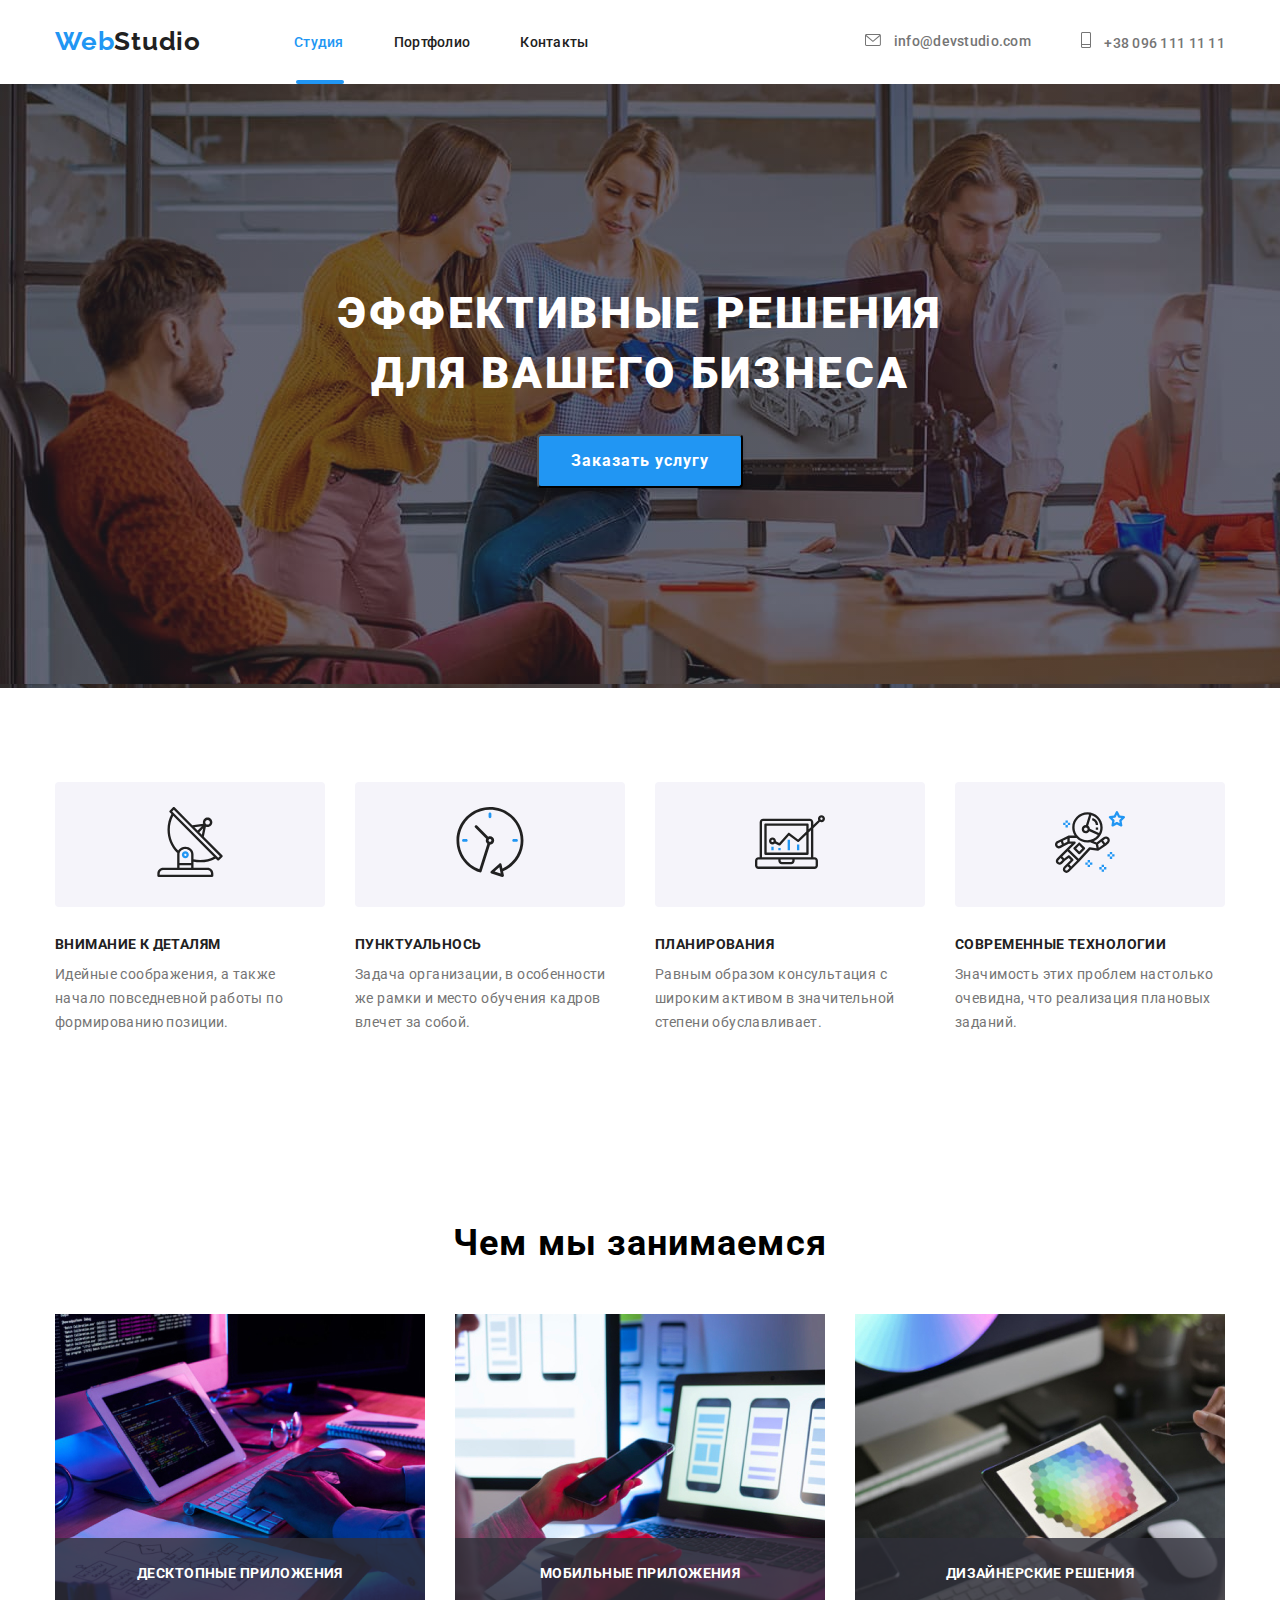
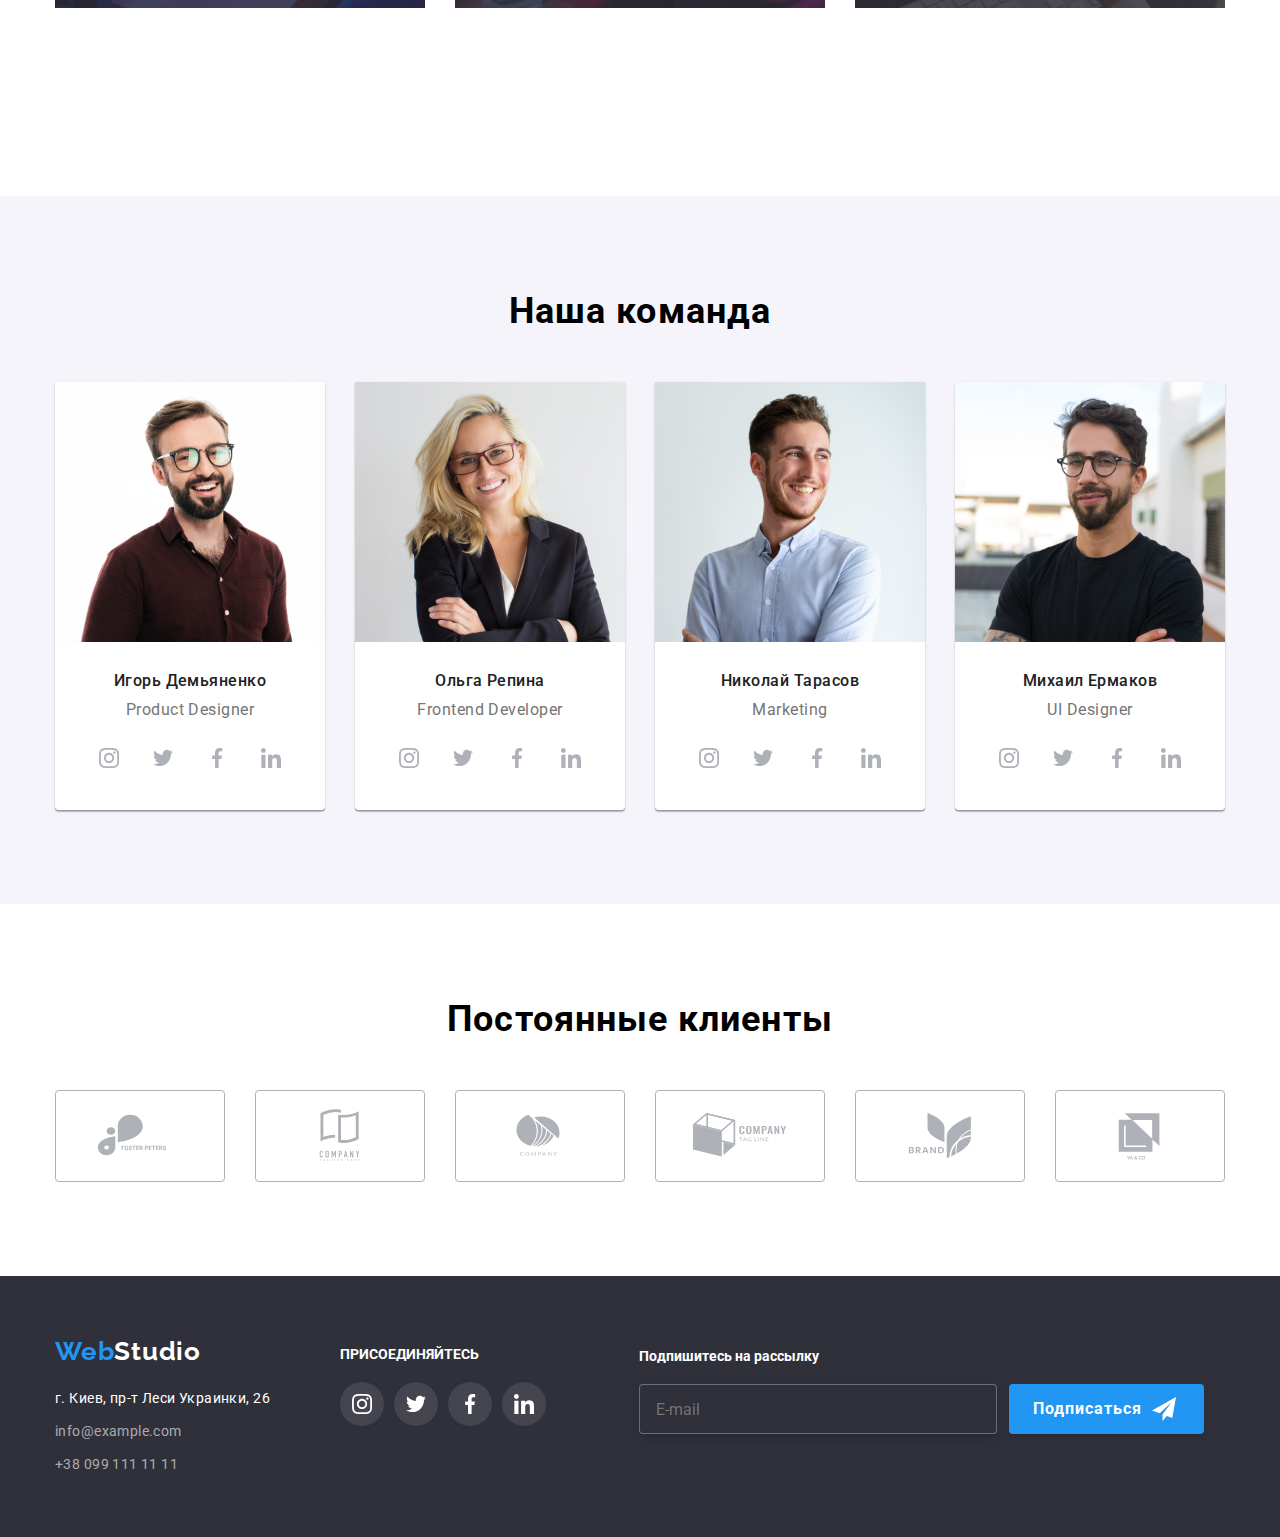
==== commit d430f5ce: "4" ====
--- a/index.html
+++ b/index.html
@@ -412,8 +412,9 @@
                 </svg>
             </div>
             <div class="box-form">
-                <label for="mail">Почта</label>
-                <input class="mail-input" type="email" name="mail" id="mail">
+              
+                <div class="mail-input"><label for="mail">Почта</label></div>
+                <input type="email" name="mail" id="mail">
                 <svg class="mail-black-svg">
                     <use href="./img/new.svg#icon-email-black"></use>
                 </svg>
--- a/styles.css
+++ b/styles.css
@@ -250,6 +250,8 @@
 }
 .conteiner-description {
   width: 1200px;
+  padding-left: 15px;
+  padding-right: 15px;
   margin-left: auto;
   margin-right: auto;
 }
@@ -363,6 +365,8 @@
 }
 .conteiner-section-command {
   width: 1200px;
+  padding-left: 15px;
+  padding-right: 15px;
   margin-left: auto;
   margin-right: auto;
 }
@@ -473,9 +477,12 @@
   display: flex;
   list-style: none;
 }
-.regular-cliets > .conteiner-our-work-section {
+.conteiner-our-work-section {
+  width: 1200px;
   padding-top: 94px;
   padding-bottom: 94px;
+  padding-left: 15px;
+  padding-right: 15px;
 }
 
 .clients-li + .clients-li {
@@ -516,6 +523,8 @@
 }
 .conteiner-footer {
   width: 1200px;
+  padding-left: 15px;
+  padding-right: 15px;
   margin-left: auto;
   margin-right: auto;
   display: flex;
@@ -742,7 +751,28 @@
 
   color: #757575;
 }
-.mail-input .mail-black-svg .tel-input . tel-old-svg .box-form ::placeholder {
+.mail-input {
+  position: relative;
+}
+.mail-black-svg {
+  position: absolute;
+  top: 0;
+  left: 0;
+  width: 13px;
+  height: 12px;
+}
+.tel-input {
+  position: relative;
+}
+.tel-old-svg {
+  position: absolute;
+  top: 0;
+  left: 0;
+  width: 13px;
+  height: 12px;
+}
+
+.box-form ::placeholder {
   font-family: Roboto;
   font-style: normal;
   font-weight: normal;
